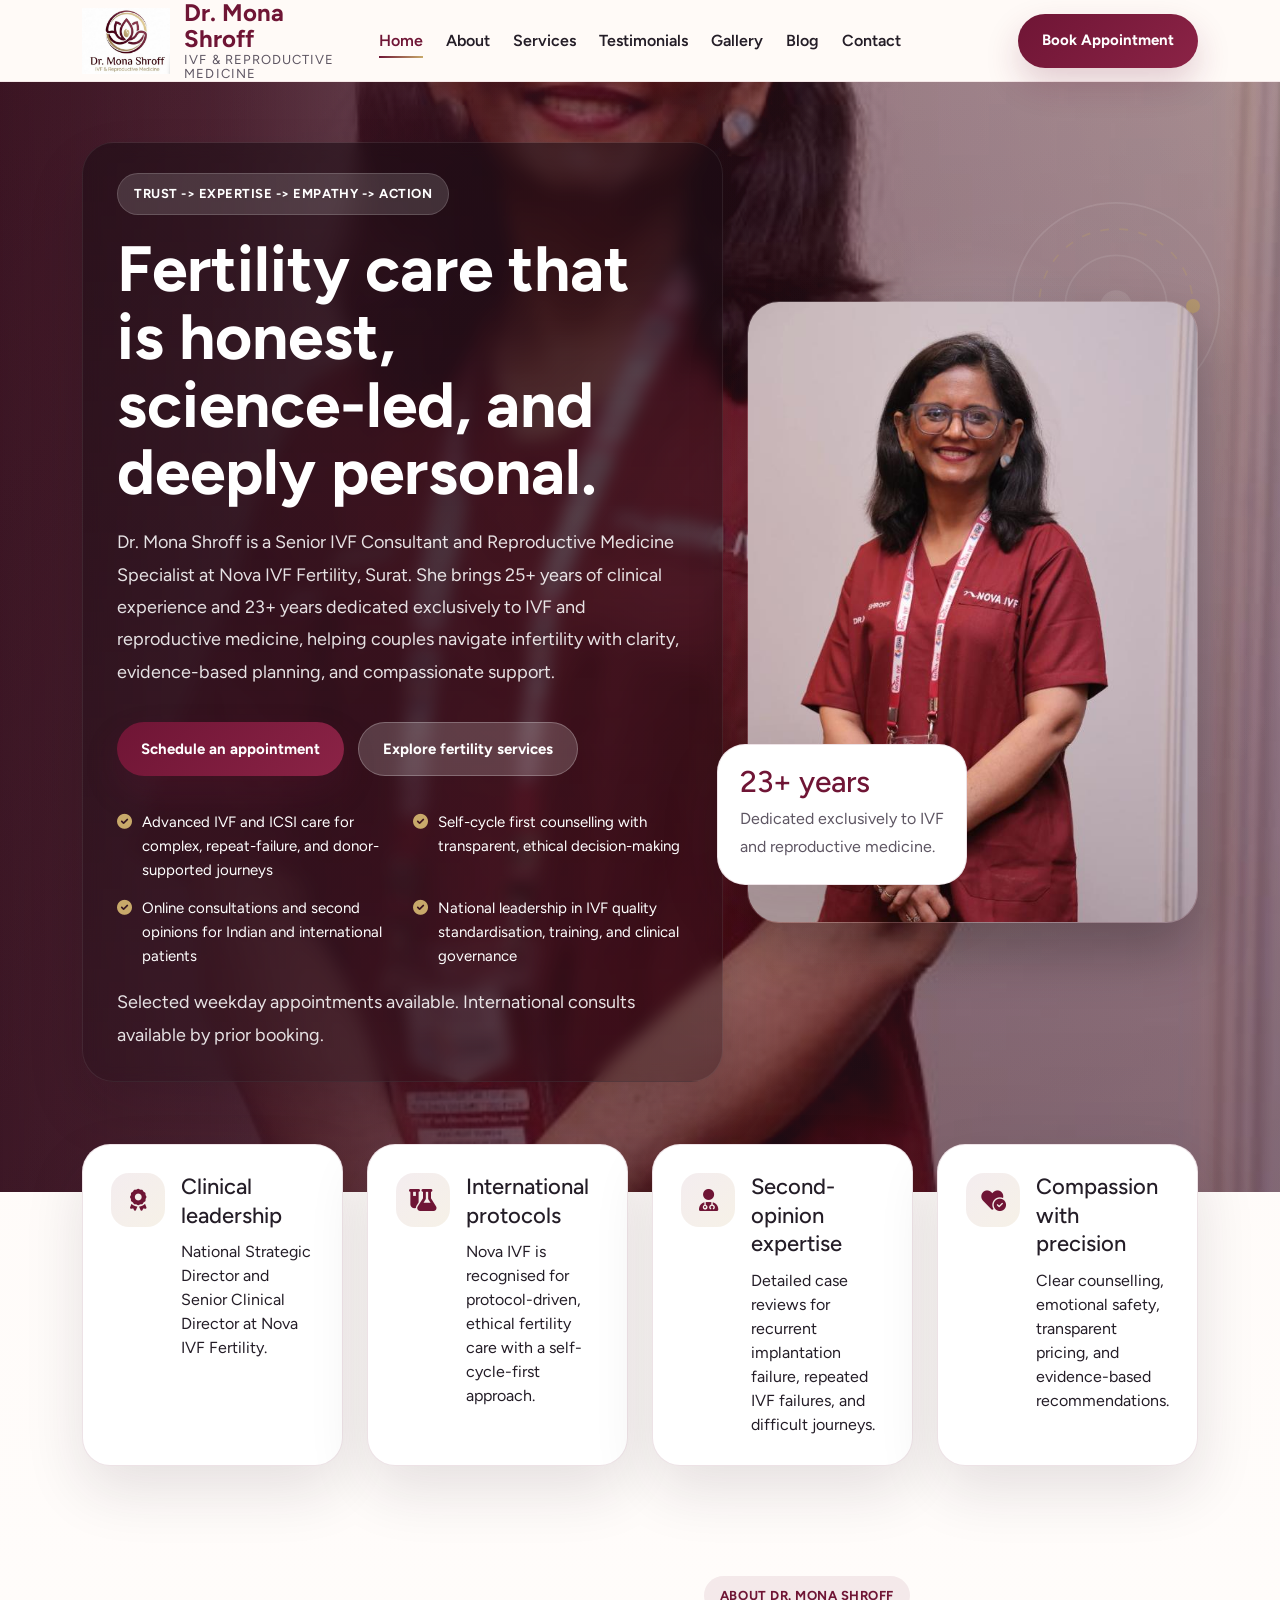
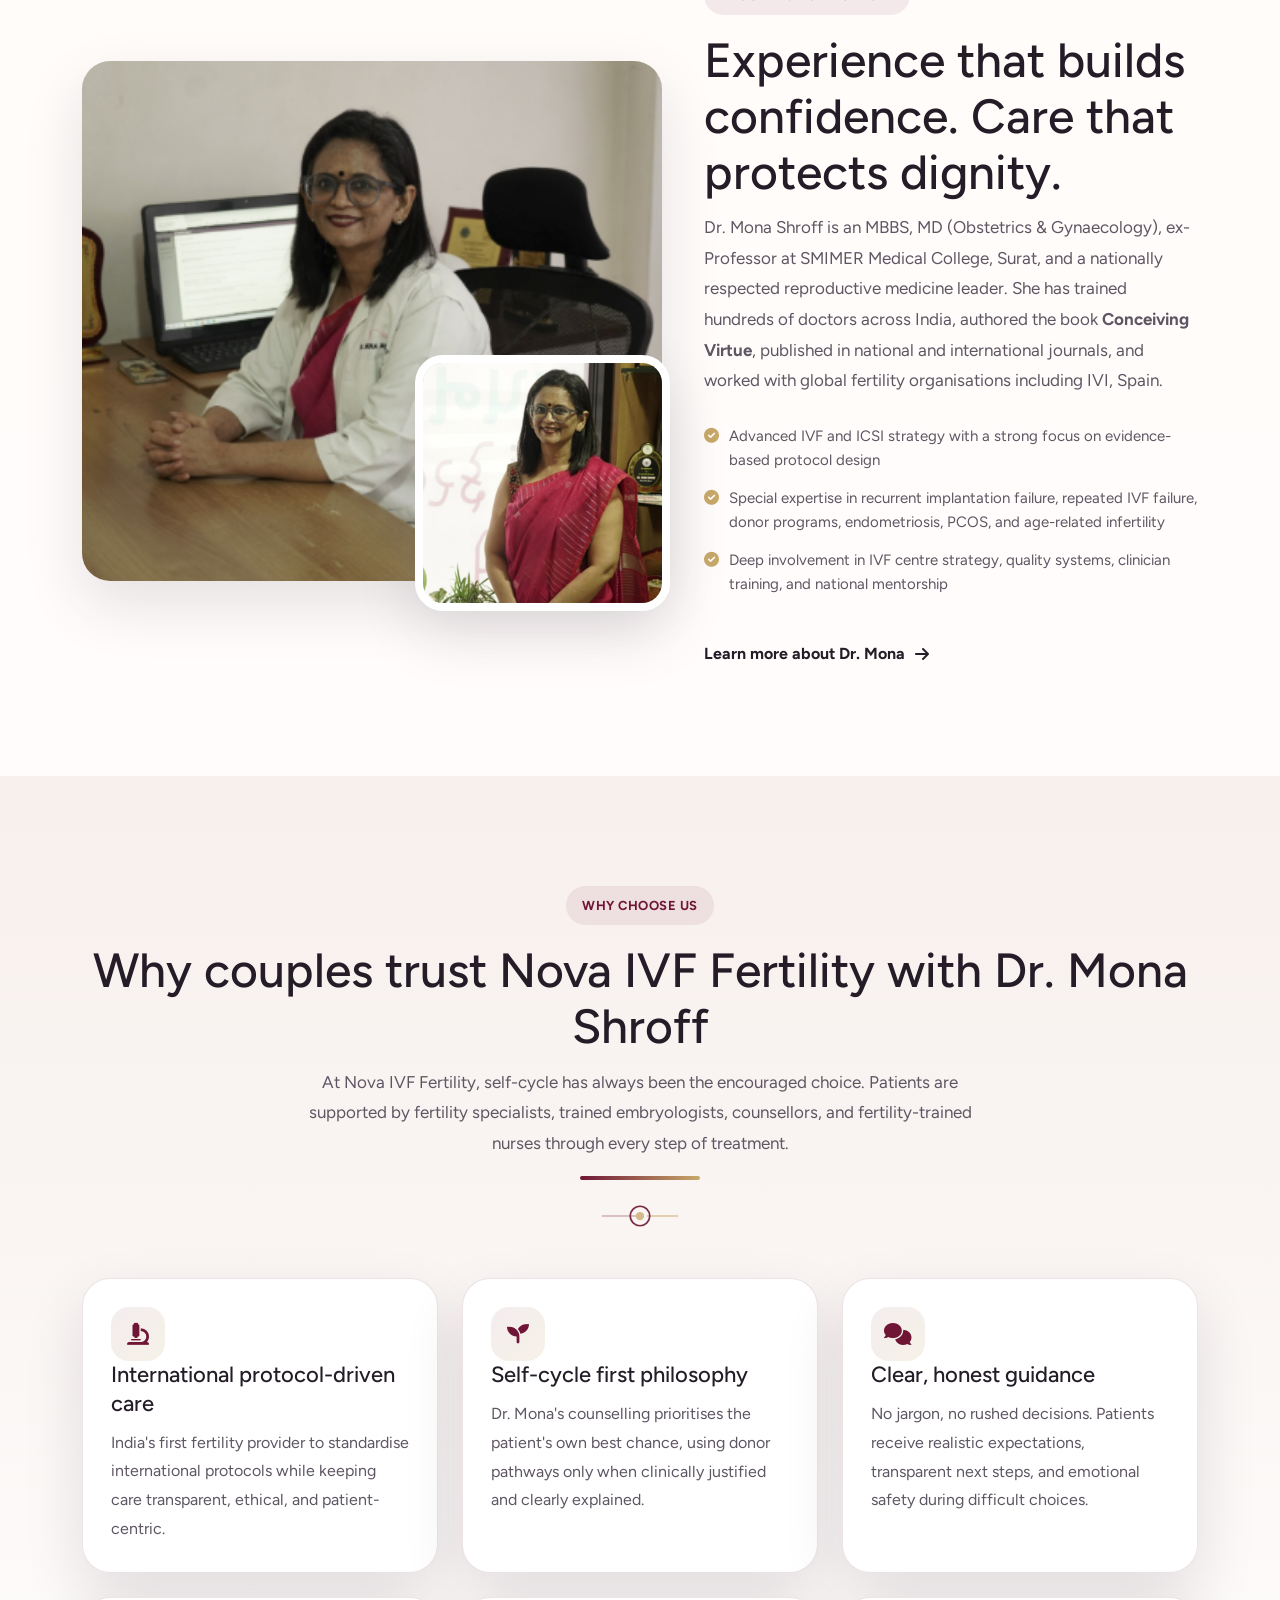
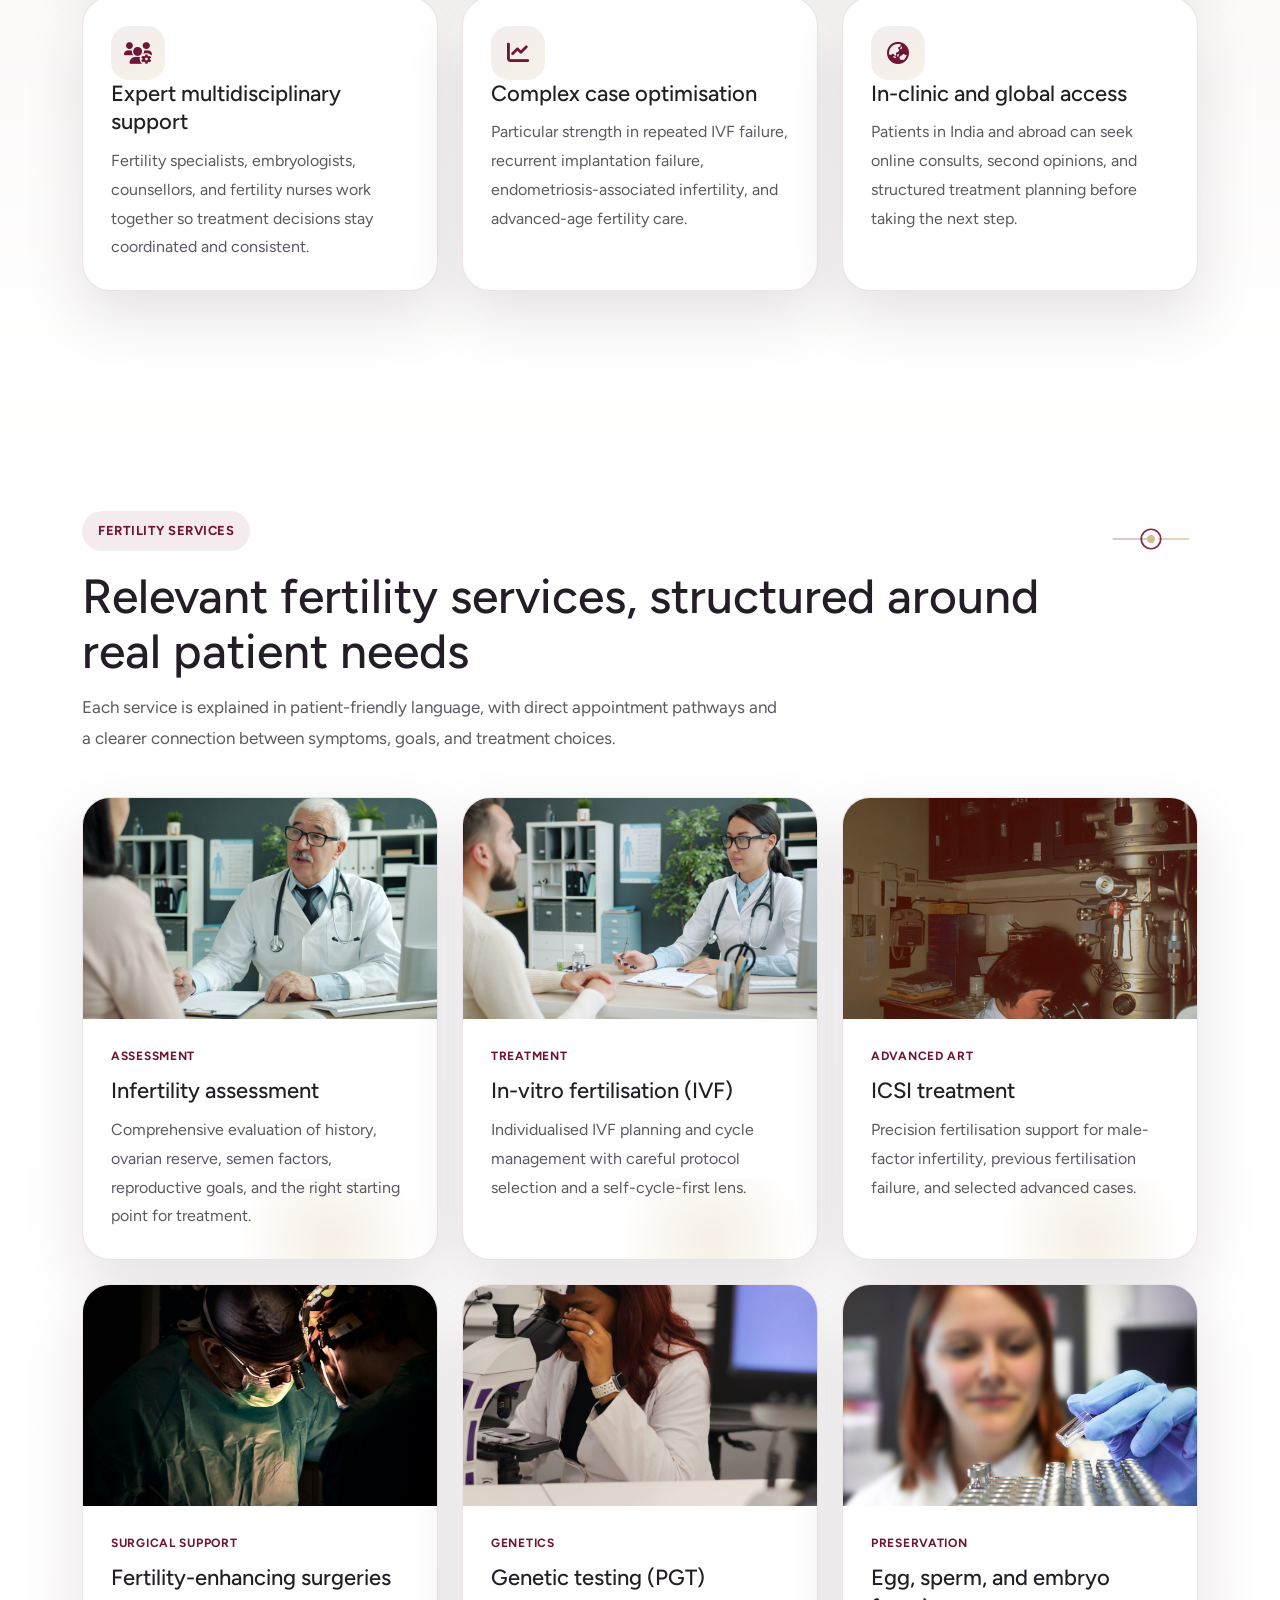
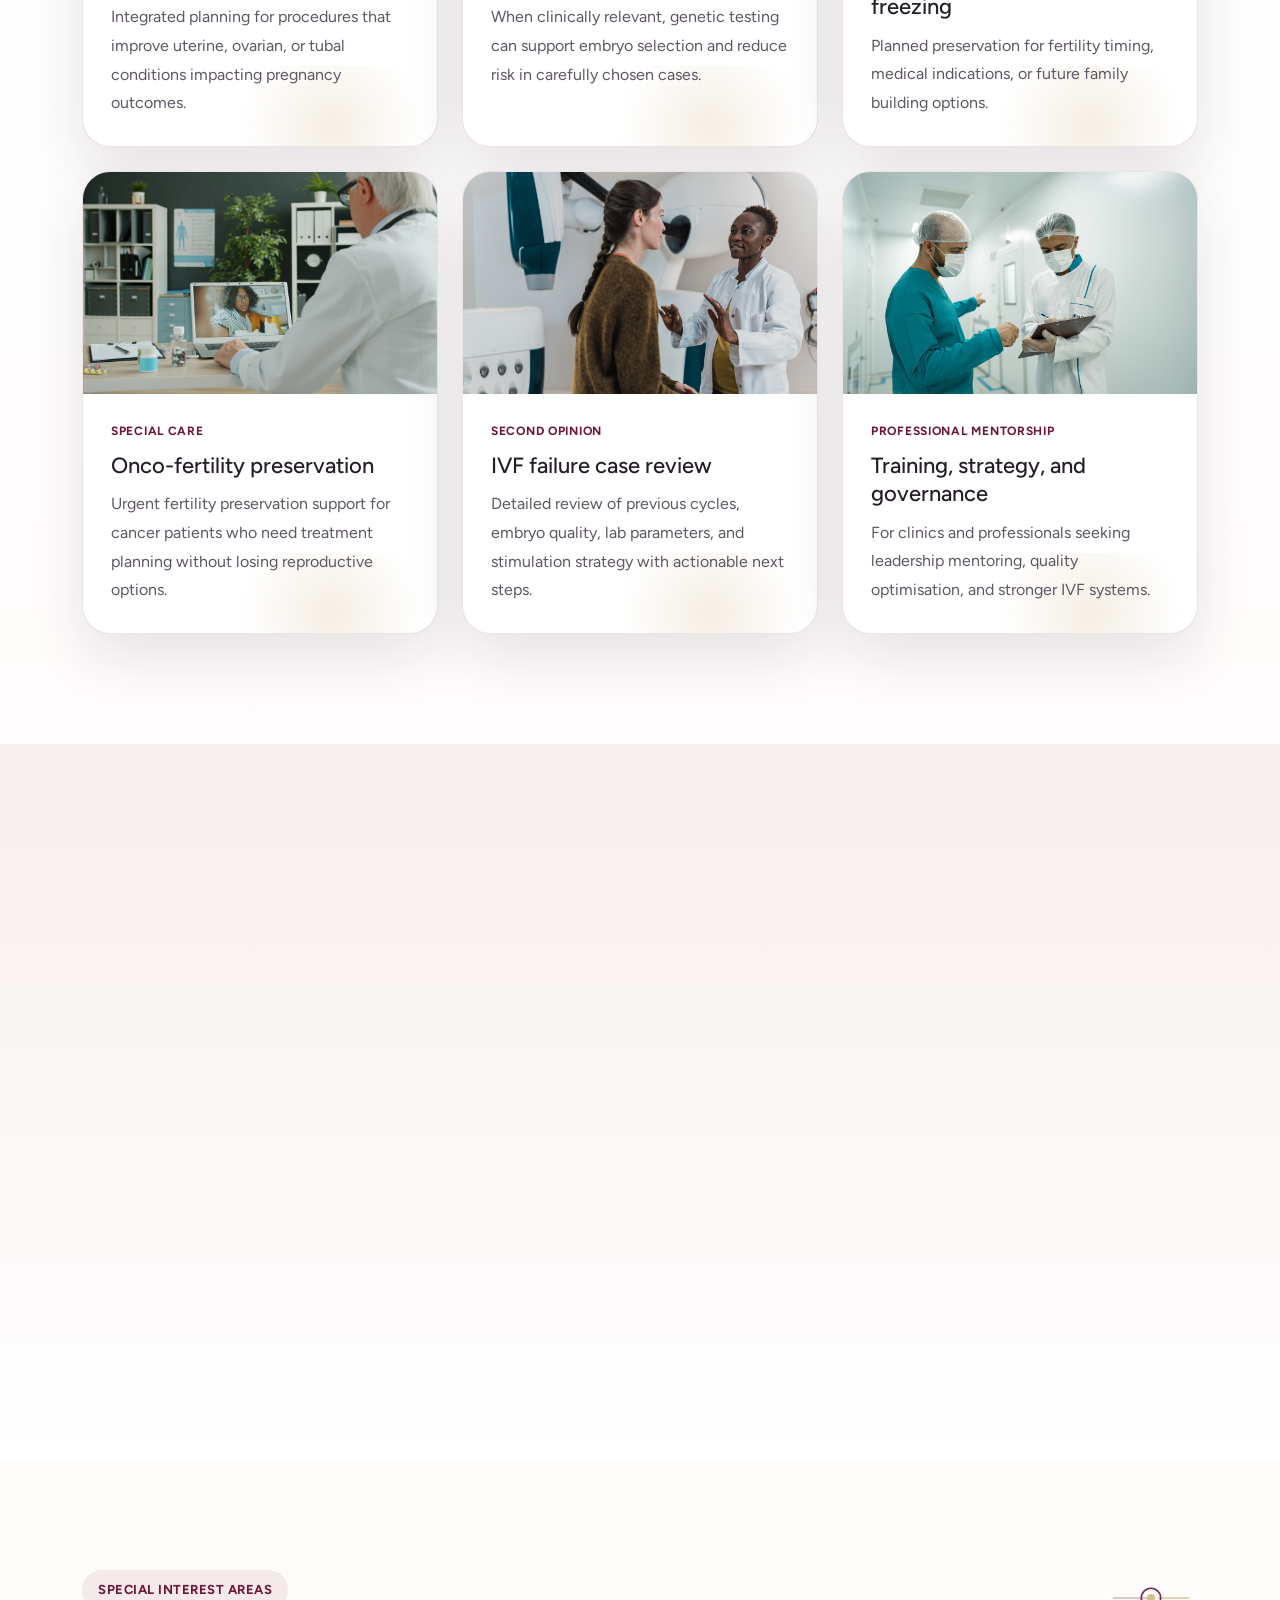
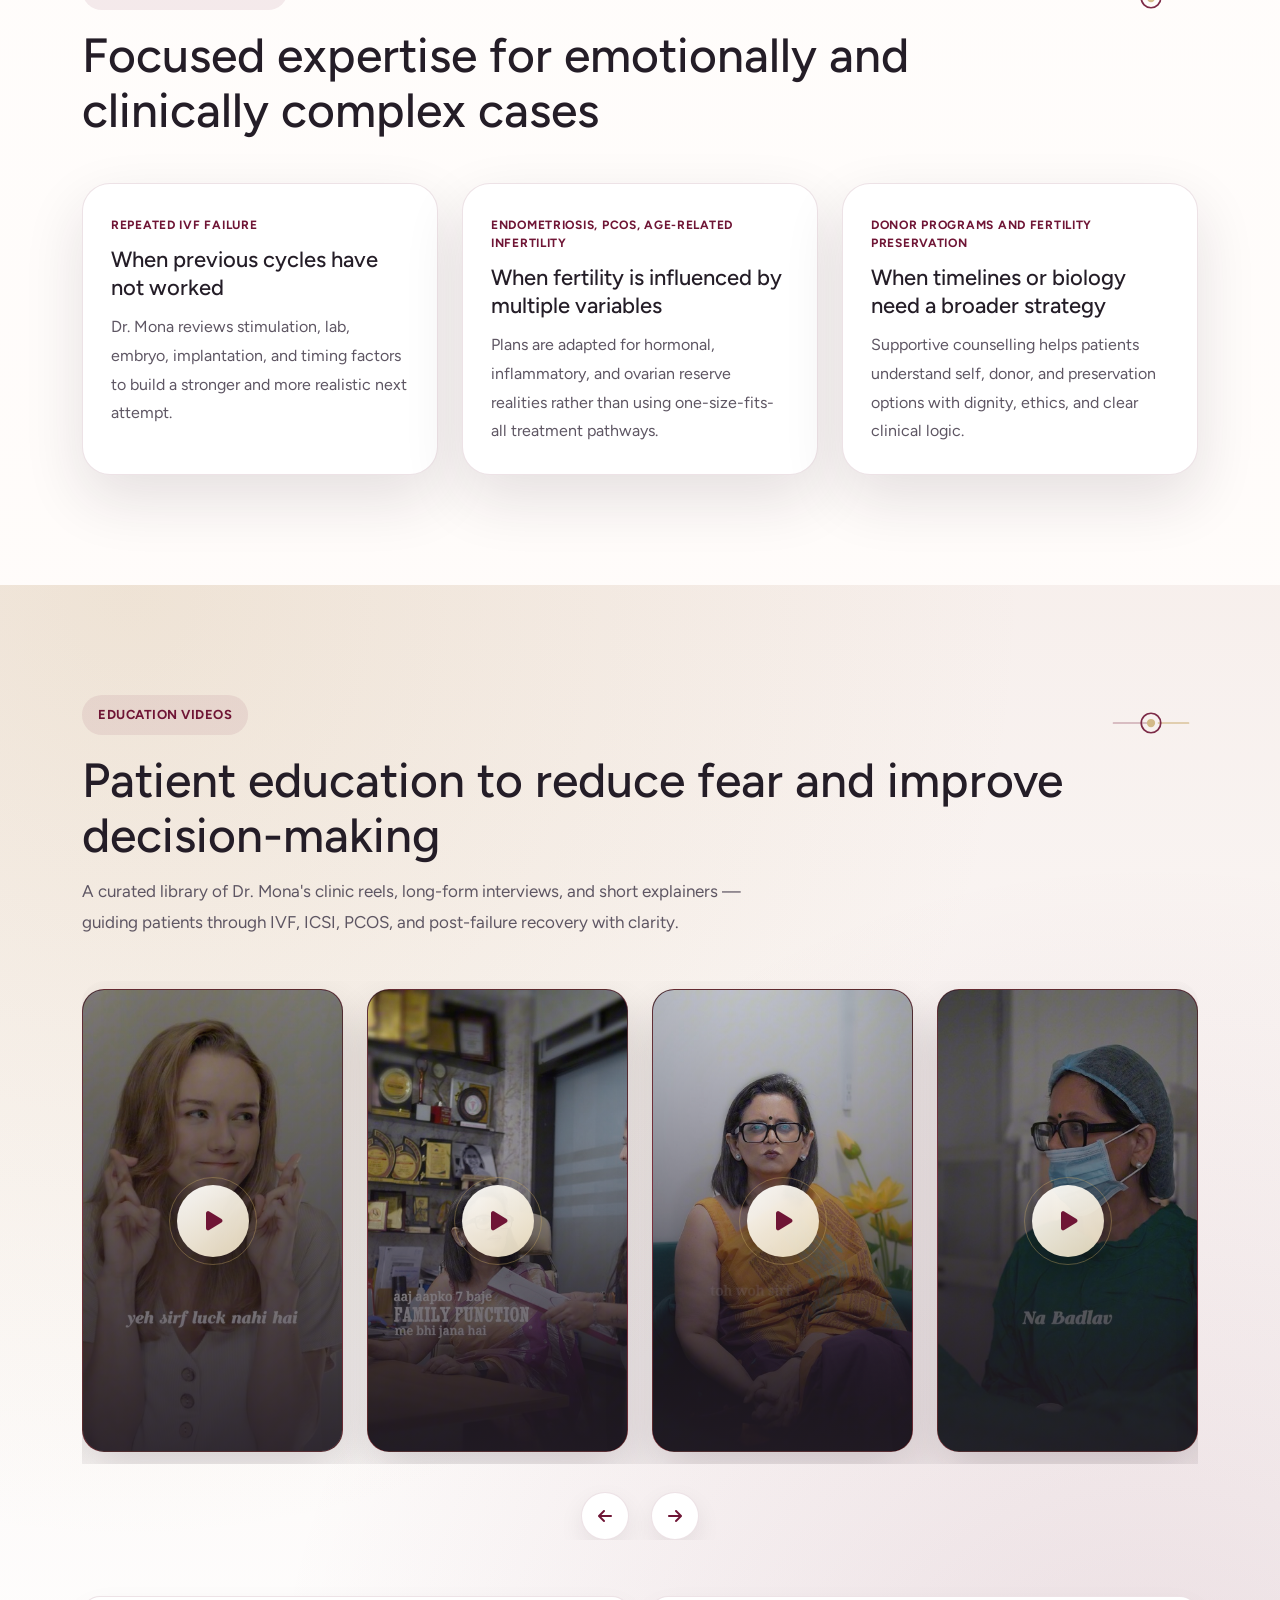
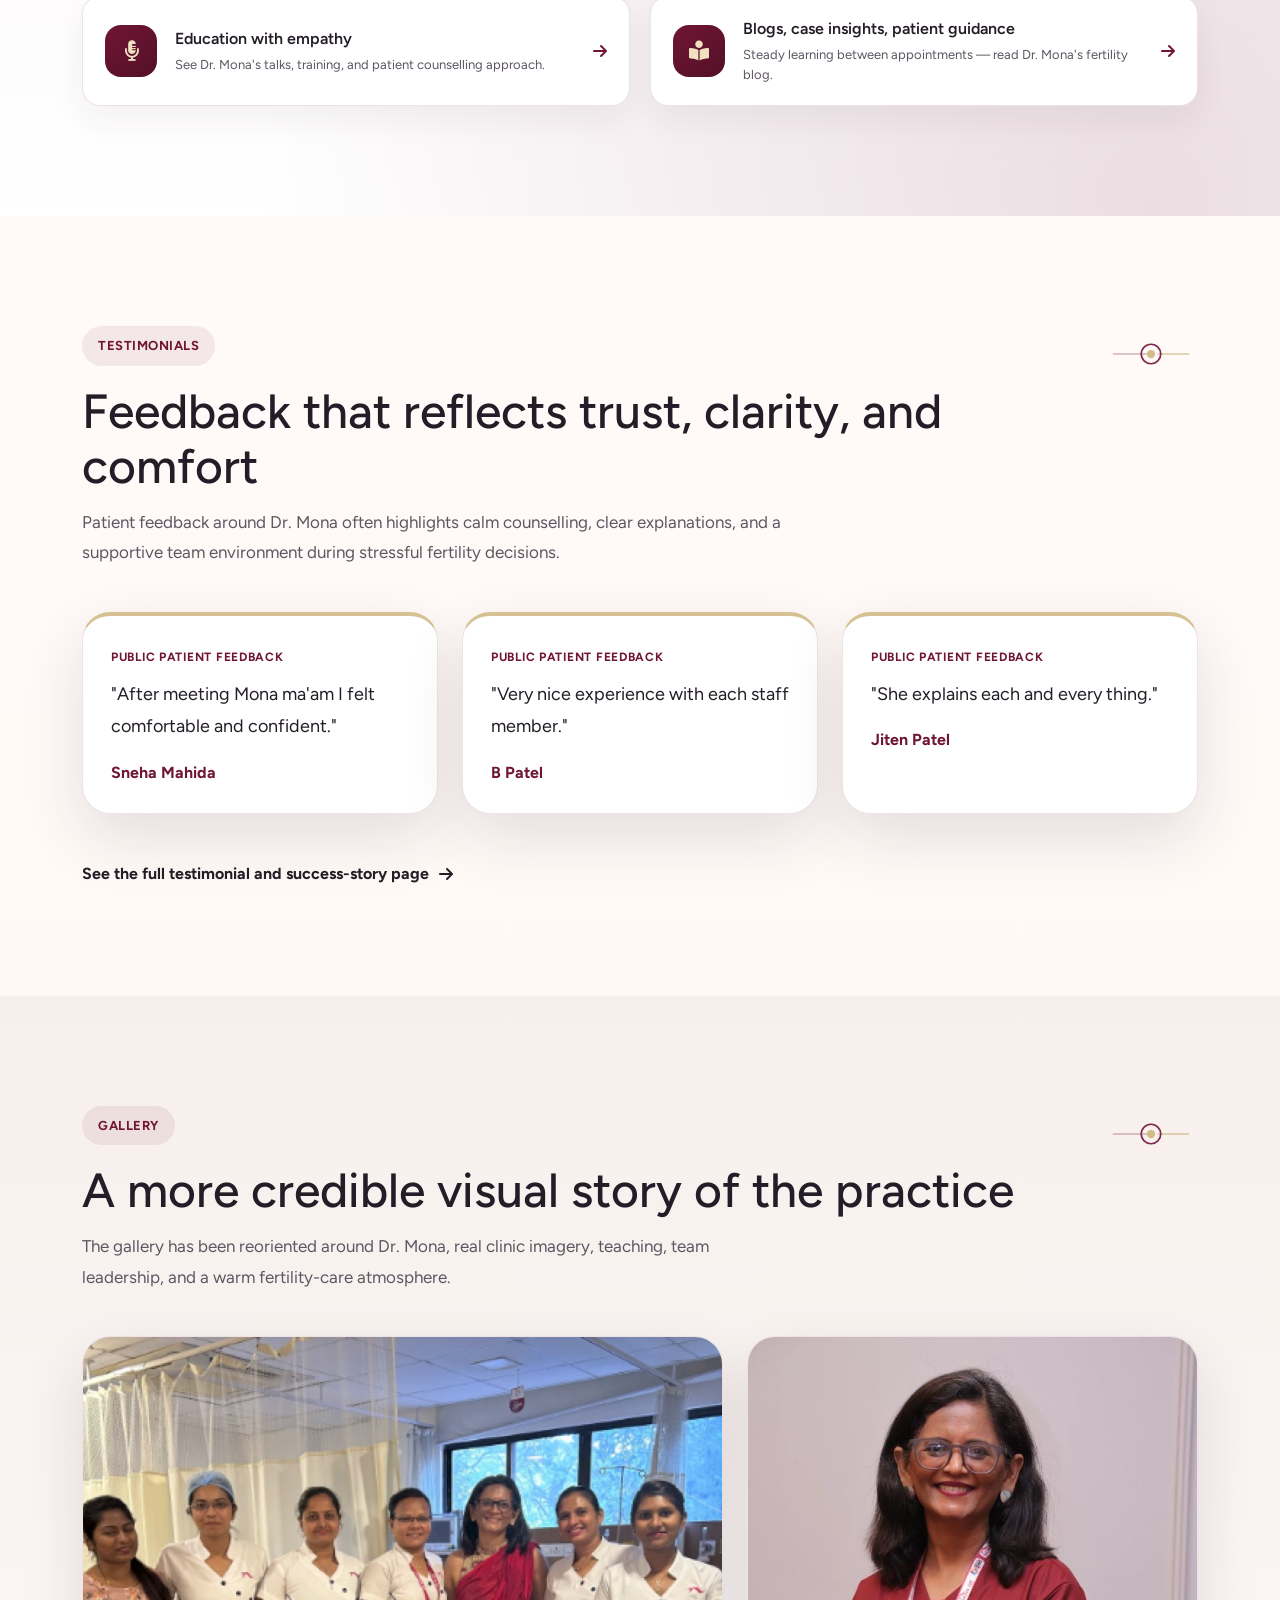
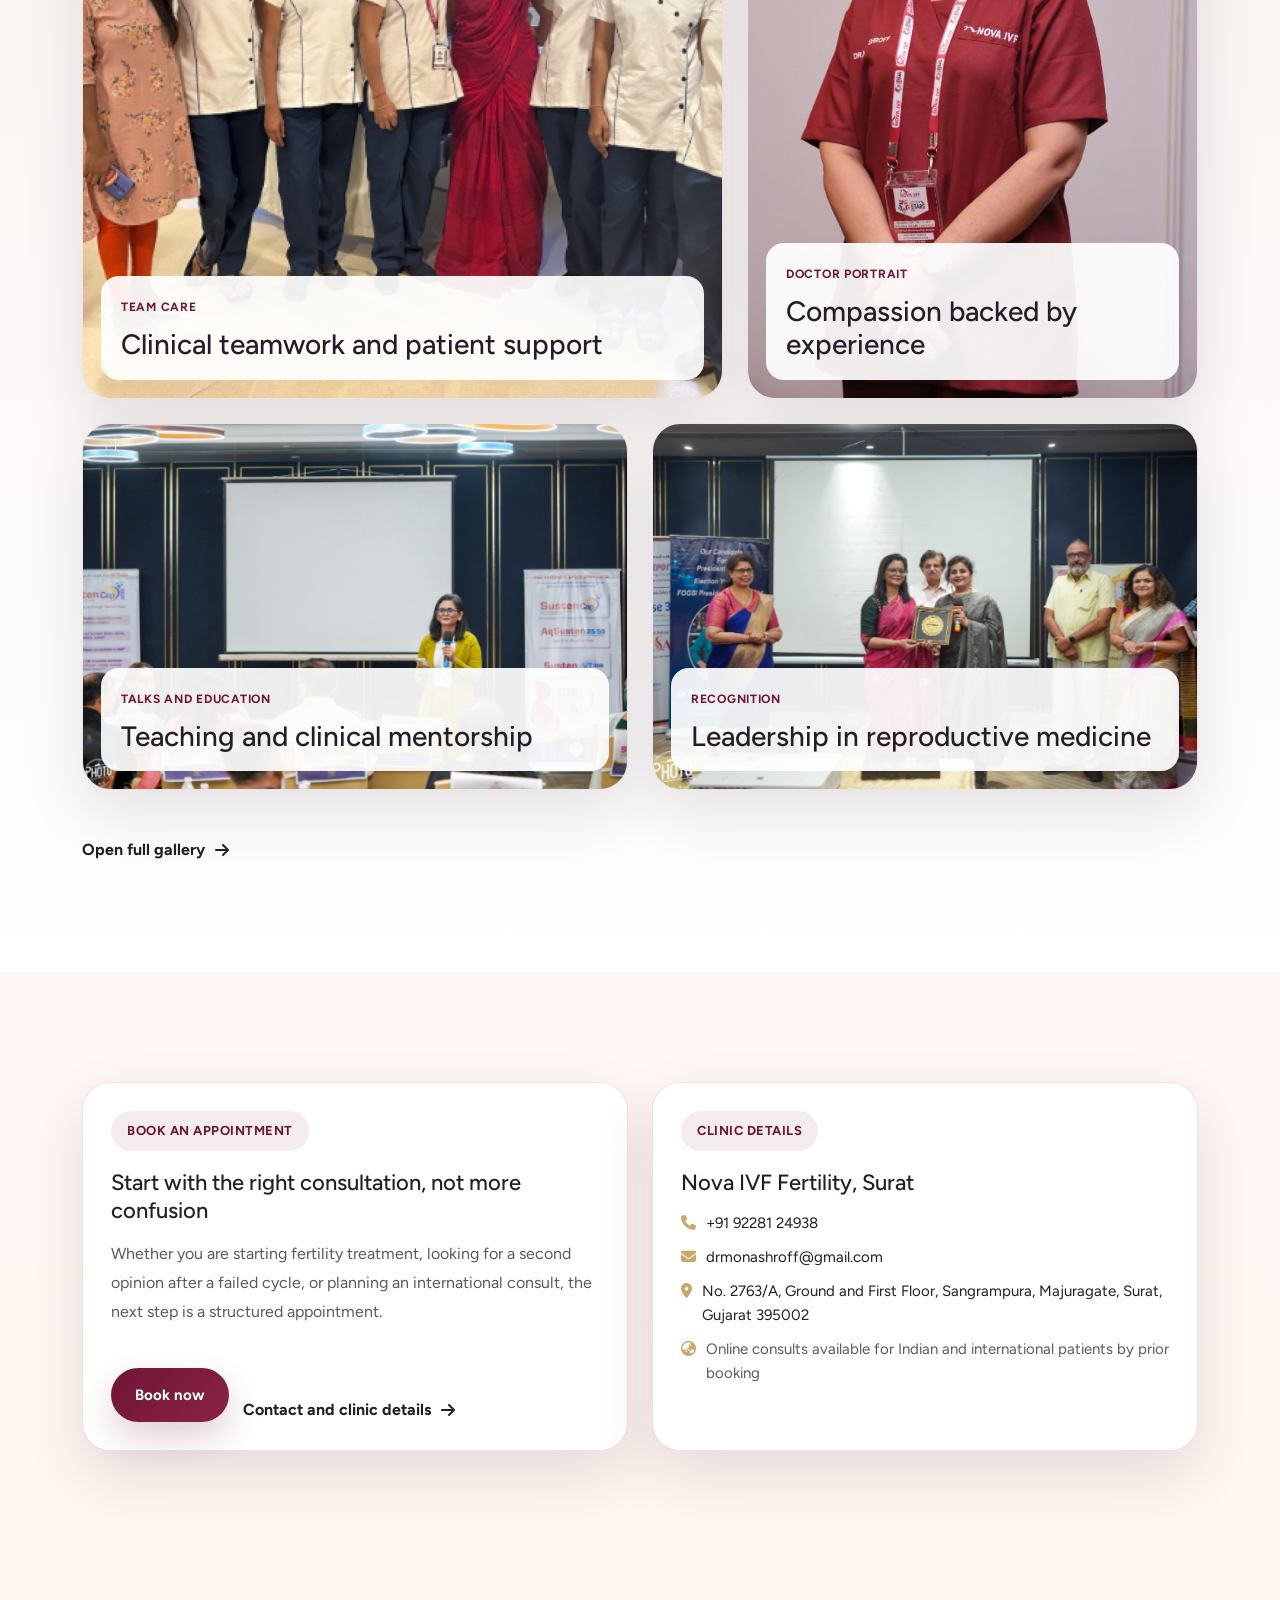
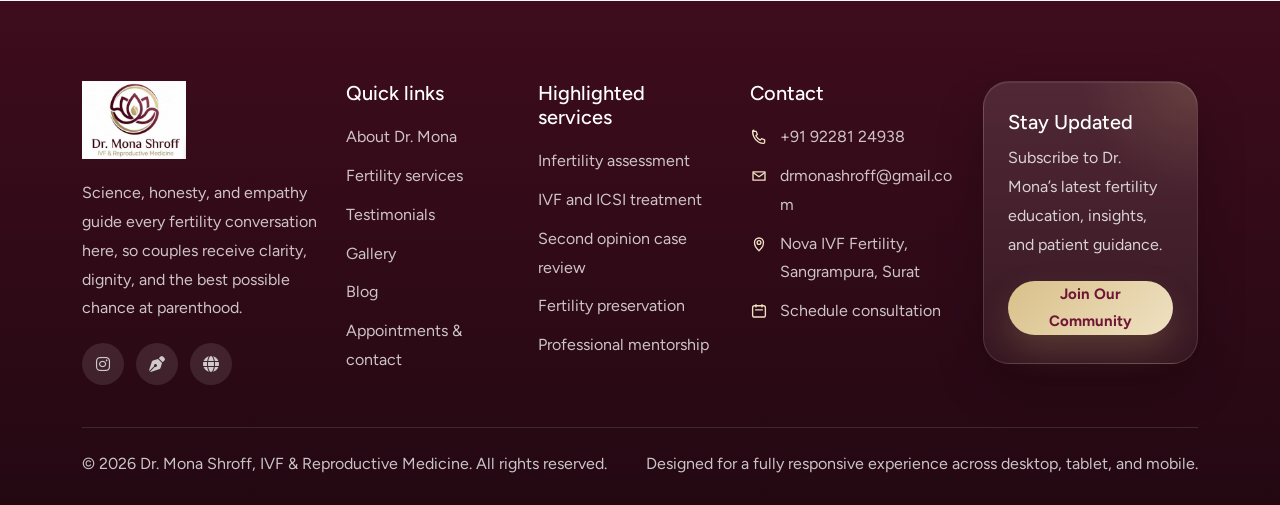
==== index.html @ 5cae3934 "initial commit" ====
<!DOCTYPE html>
<html lang="en">
<head>
  <meta charset="UTF-8">
  <meta name="viewport" content="width=device-width, initial-scale=1.0">
  <title>Dr. Mona Shroff | IVF &amp; Reproductive Medicine | Nova IVF Fertility</title>
  <link rel="shortcut icon" href="assets/mona/LOGO.png" type="image/png">
  <link rel="stylesheet" href="assets/css/plugins/bootstrap.min.css">
  <link rel="stylesheet" href="assets/css/plugins/aos.css">
  <link rel="stylesheet" href="assets/css/plugins/fontawesome.css">
  <link rel="stylesheet" href="assets/css/plugins/magnific-popup.css">
  <link rel="stylesheet" href="assets/css/plugins/owlcarousel.min.css">
  <link rel="stylesheet" href="assets/css/plugins/sidebar.css">
  <link rel="stylesheet" href="assets/css/plugins/slick-slider.css">
  <link rel="stylesheet" href="assets/css/plugins/nice-select.css">
  <link rel="stylesheet" href="assets/css/plugins/swiper-bundle.css">
  <link rel="stylesheet" href="assets/css/main.css">
  <link rel="stylesheet" href="assets/css/mona-custom.css">
  <script src="assets/js/plugins/jquery-3-7-1.min.js"></script>
</head>
<body class="homepage1-body mona-body mona-loading">
  <div class="mona-preloader" aria-hidden="true">
    <div class="mona-preloader-shell">
      <div class="mona-preloader-mark">
        <svg viewBox="0 0 160 160" role="presentation" focusable="false">
          <g class="mona-preloader-orbit">
            <circle class="mona-preloader-ring-soft" cx="80" cy="80" r="60" fill="none" stroke="currentColor" stroke-width="2"></circle>
            <circle class="mona-preloader-ring-strong" cx="80" cy="80" r="42" fill="none" stroke="#c8a96a" stroke-width="2" stroke-dasharray="10 8"></circle>
            <circle class="mona-preloader-ring-soft" cx="80" cy="80" r="24" fill="none" stroke="currentColor" stroke-width="2"></circle>
            <circle cx="140" cy="80" r="6" fill="#c8a96a"></circle>
          </g>
        </svg>
        <div class="mona-preloader-core"><img src="assets/mona/logo.jpeg" alt="Dr. Mona Shroff logo"></div>
      </div>
      <div class="mona-preloader-copy">
        <span>Evidence-Led Fertility Care</span>
        <strong>Dr. Mona Shroff</strong>
        <p>Preparing a calmer, more guided IVF experience.</p>
      </div>
    </div>
  </div>
  <a class="mona-skip" href="#main-content">Skip to content</a>

  <header>
    <div id="vl-header-sticky" class="vl-header-area mona-header">
      <div class="container">
        <div class="row align-items-center">
          <div class="col-lg-3 col-8">
            <a class="mona-brand" href="index.html">
              <img src="assets/mona/LOGO.png" alt="Dr. Mona Shroff logo">
              <span class="mona-brand-copy">
                <strong>Dr. Mona Shroff</strong>
                <span>IVF &amp; Reproductive Medicine</span>
              </span>
            </a>
          </div>
          <div class="col-lg-6 d-none d-lg-block">
            <nav class="mona-main-nav vl-mobile-menu-active">
              <ul>
                <li><a href="index.html" aria-current="page">Home</a></li>
                <li><a href="about.html">About</a></li>
                <li><a href="General-Services.html">Services</a></li>
                <li><a href="testimonial.html">Testimonials</a></li>
                <li><a href="Gallery.html">Gallery</a></li>
                <li><a href="https://drmonashroff.exlyapp.com/blog" target="_blank" rel="noopener">Blog</a></li>
                <li><a href="contact.html">Contact</a></li>
              </ul>
            </nav>
          </div>
          <div class="col-lg-3 col-4">
            <div class="mona-header-actions d-none d-lg-flex">
              <a class="mona-btn" href="https://exly.live/u2E8me" target="_blank" rel="noopener">Book Appointment</a>
            </div>
            <div class="vl-header-action-item d-flex d-lg-none justify-content-end">
              <button type="button" class="vl-offcanvas-toggle" aria-label="Open navigation menu">
                <i class="fa-solid fa-bars-staggered"></i>
              </button>
            </div>
          </div>
        </div>
      </div>
    </div>
  </header>

  <div class="homepage4-body">
    <div class="vl-offcanvas">
      <div class="vl-offcanvas-wrapper">
        <div class="vl-offcanvas-header d-flex justify-content-between align-items-center mb-40">
          <a class="mona-brand" href="index.html">
            <img src="assets/mona/LOGO.png" alt="Dr. Mona Shroff logo">
          </a>
          <div class="vl-offcanvas-close">
            <button class="vl-offcanvas-close-toggle" aria-label="Close navigation menu"><i class="fa-solid fa-xmark"></i></button>
          </div>
        </div>
        <div class="vl-offcanvas-menu d-lg-none mb-40">
          <nav></nav>
        </div>
        <div class="vl-offcanvas-info">
          <h3 class="vl-offcanvas-sm-title">Appointments &amp; Contact</h3>
          <div class="space20"></div>
          <span><a href="mailto:drmonashroff@gmail.com"><i class="fa-regular fa-envelope"></i> drmonashroff@gmail.com</a></span>
          <span><a href="tel:+919228124938"><i class="fa-solid fa-phone"></i> +91 92281 24938</a></span>
          <span><a href="https://maps.google.com/?q=No.+2763%2FA,+Ground+and+First+Floor,+Sangrampura,+Majuragate,+Surat,+Gujarat+395002" target="_blank" rel="noopener"><i class="fa-solid fa-location-dot"></i> Nova IVF Fertility, Sangrampura, Surat</a></span>
          <span><a href="https://exly.live/u2E8me" target="_blank" rel="noopener"><i class="fa-solid fa-calendar-check"></i> Schedule consultation</a></span>
        </div>
        <div class="space20"></div>
        <div class="vl-offcanvas-social">
          <h3 class="vl-offcanvas-sm-title">Follow</h3>
          <div class="space20"></div>
          <a href="https://www.instagram.com/monavashishroff/" target="_blank" rel="noopener"><i class="fab fa-instagram"></i></a>
          <a href="https://drmonashroff.exlyapp.com/blog" target="_blank" rel="noopener"><i class="fa-solid fa-pen-nib"></i></a>
          <a href="https://www.novaivffertility.com/ivf-doctor/dr-mona-shroff" target="_blank" rel="noopener"><i class="fa-solid fa-globe"></i></a>
        </div>
      </div>
    </div>
    <div class="vl-offcanvas-overlay"></div>
  </div>

  <main id="main-content">
    <section class="mona-home-hero">
      <video class="mona-hero-video" autoplay muted loop playsinline preload="auto" poster="assets/mona/profile.jpeg">
        <source src="assets/mona/Untitled design (1).mp4" type="video/mp4">
      </video>
      <div class="mona-hero-overlay"></div>
      <div class="container">
        <div class="row align-items-center">
          <div class="col-lg-7">
            <div class="mona-hero-copy">
              <span class="mona-chip mona-chip-light">Trust -> Expertise -> Empathy -> Action</span>
              <h1 class="mona-hero-title text-anime-style-1">Fertility care that is honest, science-led, and deeply personal.</h1>
              <p>
                Dr. Mona Shroff is a Senior IVF Consultant and Reproductive Medicine Specialist at Nova IVF Fertility, Surat.
                She brings 25+ years of clinical experience and 23+ years dedicated exclusively to IVF and reproductive medicine,
                helping couples navigate infertility with clarity, evidence-based planning, and compassionate support.
              </p>
              <div class="mona-hero-actions">
                <a class="mona-btn" href="https://exly.live/u2E8me" target="_blank" rel="noopener">Schedule an appointment</a>
                <a class="mona-ghost-btn" href="General-Services.html">Explore fertility services</a>
              </div>
              <div class="mona-hero-points">
                <span><i class="fa-solid fa-circle-check"></i> Advanced IVF and ICSI care for complex, repeat-failure, and donor-supported journeys</span>
                <span><i class="fa-solid fa-circle-check"></i> Self-cycle first counselling with transparent, ethical decision-making</span>
                <span><i class="fa-solid fa-circle-check"></i> Online consultations and second opinions for Indian and international patients</span>
                <span><i class="fa-solid fa-circle-check"></i> National leadership in IVF quality standardisation, training, and clinical governance</span>
              </div>
              <p class="mona-hero-note">Selected weekday appointments available. International consults available by prior booking.</p>
            </div>
          </div>
          <div class="col-lg-5">
            <div class="mona-hero-visual">
              <div class="mona-hero-figure">
                <div class="mona-hero-figure-main">
                  <img src="assets/mona/profile.jpeg" alt="Dr. Mona Shroff standing in Nova IVF attire">
                </div>
                <div class="mona-floating-card mona-floating-card-primary">
                  <h3>23+ years</h3>
                  <p>Dedicated exclusively to IVF and reproductive medicine.</p>
                </div>
              </div>
            </div>
          </div>
        </div>
      </div>
    </section>

    <section class="mona-trust-strip">
      <div class="container">
        <div class="mona-trust-grid">
          <article class="mona-trust-card">
            <span class="mona-icon"><i class="fa-solid fa-award"></i></span>
            <div>
              <h3>Clinical leadership</h3>
              <p>National Strategic Director and Senior Clinical Director at Nova IVF Fertility.</p>
            </div>
          </article>
          <article class="mona-trust-card">
            <span class="mona-icon"><i class="fa-solid fa-flask-vial"></i></span>
            <div>
              <h3>International protocols</h3>
              <p>Nova IVF is recognised for protocol-driven, ethical fertility care with a self-cycle-first approach.</p>
            </div>
          </article>
          <article class="mona-trust-card">
            <span class="mona-icon"><i class="fa-solid fa-user-doctor"></i></span>
            <div>
              <h3>Second-opinion expertise</h3>
              <p>Detailed case reviews for recurrent implantation failure, repeated IVF failures, and difficult journeys.</p>
            </div>
          </article>
          <article class="mona-trust-card">
            <span class="mona-icon"><i class="fa-solid fa-heart-circle-check"></i></span>
            <div>
              <h3>Compassion with precision</h3>
              <p>Clear counselling, emotional safety, transparent pricing, and evidence-based recommendations.</p>
            </div>
          </article>
        </div>
      </div>
    </section>

    <section class="mona-section">
      <div class="container">
        <div class="mona-dual-layout">
          <div class="mona-photo-stack">
            <div class="mona-photo-main">
              <img src="assets/img/all-images/team/Dr_Mona_in_office.png" alt="Dr. Mona Shroff seated in her consultation office">
            </div>
            <div class="mona-photo-side">
              <img src="assets/mona/Screenshot 2026-01-16 at 1.08.04 PM.jpg" alt="Dr. Mona Shroff in a formal portrait with awards in the background">
            </div>
          </div>
          <div>
            <span class="mona-chip mona-chip-dark">About Dr. Mona Shroff</span>
            <h2 class="mona-section-title text-anime-style-3">Experience that builds confidence. Care that protects dignity.</h2>
            <p class="mona-section-copy">
              Dr. Mona Shroff is an MBBS, MD (Obstetrics &amp; Gynaecology), ex-Professor at SMIMER Medical College, Surat,
              and a nationally respected reproductive medicine leader. She has trained hundreds of doctors across India,
              authored the book <strong>Conceiving Virtue</strong>, published in national and international journals, and
              worked with global fertility organisations including IVI, Spain.
            </p>
            <ul class="mona-list">
              <li><i class="fa-solid fa-circle-check"></i> Advanced IVF and ICSI strategy with a strong focus on evidence-based protocol design</li>
              <li><i class="fa-solid fa-circle-check"></i> Special expertise in recurrent implantation failure, repeated IVF failure, donor programs, endometriosis, PCOS, and age-related infertility</li>
              <li><i class="fa-solid fa-circle-check"></i> Deep involvement in IVF centre strategy, quality systems, clinician training, and national mentorship</li>
            </ul>
            <a class="mona-card-link" href="about.html">Learn more about Dr. Mona <i class="fa-solid fa-arrow-right"></i></a>
          </div>
        </div>
      </div>
    </section>

    <section class="mona-section mona-section-alt">
      <div class="container">
        <div class="mona-section-header mona-align-center">
          <span class="mona-chip mona-chip-dark">Why Choose Us</span>
          <h2 class="mona-section-title">Why couples trust Nova IVF Fertility with Dr. Mona Shroff</h2>
          <p class="mona-section-copy">
            At Nova IVF Fertility, self-cycle has always been the encouraged choice. Patients are supported by fertility specialists,
            trained embryologists, counsellors, and fertility-trained nurses through every step of treatment.
          </p>
          <div class="mona-divider"></div>
        </div>
        <div class="mona-card-grid">
          <article class="mona-card">
            <span class="mona-card-icon"><i class="fa-solid fa-microscope"></i></span>
            <h3>International protocol-driven care</h3>
            <p>India's first fertility provider to standardise international protocols while keeping care transparent, ethical, and patient-centric.</p>
          </article>
          <article class="mona-card">
            <span class="mona-card-icon"><i class="fa-solid fa-seedling"></i></span>
            <h3>Self-cycle first philosophy</h3>
            <p>Dr. Mona's counselling prioritises the patient's own best chance, using donor pathways only when clinically justified and clearly explained.</p>
          </article>
          <article class="mona-card">
            <span class="mona-card-icon"><i class="fa-solid fa-comments"></i></span>
            <h3>Clear, honest guidance</h3>
            <p>No jargon, no rushed decisions. Patients receive realistic expectations, transparent next steps, and emotional safety during difficult choices.</p>
          </article>
          <article class="mona-card">
            <span class="mona-card-icon"><i class="fa-solid fa-users-gear"></i></span>
            <h3>Expert multidisciplinary support</h3>
            <p>Fertility specialists, embryologists, counsellors, and fertility nurses work together so treatment decisions stay coordinated and consistent.</p>
          </article>
          <article class="mona-card">
            <span class="mona-card-icon"><i class="fa-solid fa-chart-line"></i></span>
            <h3>Complex case optimisation</h3>
            <p>Particular strength in repeated IVF failure, recurrent implantation failure, endometriosis-associated infertility, and advanced-age fertility care.</p>
          </article>
          <article class="mona-card">
            <span class="mona-card-icon"><i class="fa-solid fa-earth-asia"></i></span>
            <h3>In-clinic and global access</h3>
            <p>Patients in India and abroad can seek online consults, second opinions, and structured treatment planning before taking the next step.</p>
          </article>
        </div>
      </div>
    </section>

    <section class="mona-section">
      <div class="container">
        <div class="mona-section-header">
          <span class="mona-chip mona-chip-dark">Fertility Services</span>
          <h2 class="mona-section-title">Relevant fertility services, structured around real patient needs</h2>
          <p class="mona-section-copy">
            Each service is explained in patient-friendly language, with direct appointment pathways and a clearer connection between symptoms, goals, and treatment choices.
          </p>
        </div>
        <div class="mona-service-grid">
          <article class="mona-service-card">
            <div class="mona-service-media">
              <img src="assets/img/services-web/infertility-assessment.jpg" alt="Doctor reviewing fertility assessment details with a patient" loading="lazy">
            </div>
            <div class="mona-service-content">
              <span class="mona-service-tag">Assessment</span>
              <h3>Infertility assessment</h3>
              <p>Comprehensive evaluation of history, ovarian reserve, semen factors, reproductive goals, and the right starting point for treatment.</p>
            </div>
          </article>
          <article class="mona-service-card">
            <div class="mona-service-media">
              <img src="assets/img/services-web/ivf-treatment.jpg" alt="Fertility specialist discussing IVF treatment planning" loading="lazy">
            </div>
            <div class="mona-service-content">
              <span class="mona-service-tag">Treatment</span>
              <h3>In-vitro fertilisation (IVF)</h3>
              <p>Individualised IVF planning and cycle management with careful protocol selection and a self-cycle-first lens.</p>
            </div>
          </article>
          <article class="mona-service-card">
            <div class="mona-service-media">
              <img src="assets/img/services-web/icsi-treatment.jpg" alt="Laboratory microscope setup representing ICSI treatment" loading="lazy">
            </div>
            <div class="mona-service-content">
              <span class="mona-service-tag">Advanced ART</span>
              <h3>ICSI treatment</h3>
              <p>Precision fertilisation support for male-factor infertility, previous fertilisation failure, and selected advanced cases.</p>
            </div>
          </article>
          <article class="mona-service-card">
            <div class="mona-service-media">
              <img src="assets/img/services-web/fertility-surgery.jpg" alt="Surgical team performing a procedure in an operating room" loading="lazy">
            </div>
            <div class="mona-service-content">
              <span class="mona-service-tag">Surgical support</span>
              <h3>Fertility-enhancing surgeries</h3>
              <p>Integrated planning for procedures that improve uterine, ovarian, or tubal conditions impacting pregnancy outcomes.</p>
            </div>
          </article>
          <article class="mona-service-card">
            <div class="mona-service-media">
              <img src="assets/img/services-web/genetic-testing.jpg" alt="Lab scientist working with samples for genetic testing" loading="lazy">
            </div>
            <div class="mona-service-content">
              <span class="mona-service-tag">Genetics</span>
              <h3>Genetic testing (PGT)</h3>
              <p>When clinically relevant, genetic testing can support embryo selection and reduce risk in carefully chosen cases.</p>
            </div>
          </article>
          <article class="mona-service-card">
            <div class="mona-service-media">
              <img src="assets/img/services-web/fertility-freezing.jpg" alt="Clinical laboratory environment representing fertility preservation and freezing" loading="lazy">
            </div>
            <div class="mona-service-content">
              <span class="mona-service-tag">Preservation</span>
              <h3>Egg, sperm, and embryo freezing</h3>
              <p>Planned preservation for fertility timing, medical indications, or future family building options.</p>
            </div>
          </article>
          <article class="mona-service-card">
            <div class="mona-service-media">
              <img src="assets/img/services-web/onco-fertility.jpg" alt="Doctor consulting a patient about time-sensitive fertility preservation" loading="lazy">
            </div>
            <div class="mona-service-content">
              <span class="mona-service-tag">Special care</span>
              <h3>Onco-fertility preservation</h3>
              <p>Urgent fertility preservation support for cancer patients who need treatment planning without losing reproductive options.</p>
            </div>
          </article>
          <article class="mona-service-card">
            <div class="mona-service-media">
              <img src="assets/img/services-web/ivf-case-review.jpg" alt="Doctor reviewing IVF records and case notes with a patient" loading="lazy">
            </div>
            <div class="mona-service-content">
              <span class="mona-service-tag">Second opinion</span>
              <h3>IVF failure case review</h3>
              <p>Detailed review of previous cycles, embryo quality, lab parameters, and stimulation strategy with actionable next steps.</p>
            </div>
          </article>
          <article class="mona-service-card">
            <div class="mona-service-media">
              <img src="assets/img/services-web/professional-mentorship.jpg" alt="Medical professionals in discussion during mentorship and training" loading="lazy">
            </div>
            <div class="mona-service-content">
              <span class="mona-service-tag">Professional mentorship</span>
              <h3>Training, strategy, and governance</h3>
              <p>For clinics and professionals seeking leadership mentoring, quality optimisation, and stronger IVF systems.</p>
            </div>
          </article>
        </div>
      </div>
    </section>

    <section class="mona-section mona-section-alt">
      <div class="container">
        <div class="mona-section-header">
          <span class="mona-chip mona-chip-dark">Consultation Pathways</span>
          <h2 class="mona-section-title">Three clear ways to work with Dr. Mona</h2>
        </div>
        <div class="mona-card-grid mona-process">
          <article class="mona-card">
            <h3>In-clinic IVF and fertility consultation</h3>
            <p>Comprehensive fertility evaluation, treatment planning, and IVF or ICSI cycle management for couples at every stage of their journey.</p>
            <div class="mona-service-meta">
              <span class="mona-pill">Personalised plan</span>
              <span class="mona-pill">Self vs donor counselling</span>
            </div>
          </article>
          <article class="mona-card">
            <h3>Online fertility consultation</h3>
            <p>20 to 30 minute audio or video consultation, excluding history-taking and registration time, for Indian and international patients needing guidance or review.</p>
            <div class="mona-service-meta">
              <span class="mona-pill">Audio / video</span>
              <span class="mona-pill">Selected weekdays</span>
            </div>
          </article>
          <article class="mona-card">
            <h3>Second opinion and case review</h3>
            <p>45 to 60 minute deeper review of previous IVF files, embryo quality, protocols, and lab factors, followed by a written recommendation summary.</p>
            <div class="mona-service-meta">
              <span class="mona-pill">Detailed file review</span>
              <span class="mona-pill">Written summary</span>
            </div>
          </article>
        </div>
      </div>
    </section>

    <section class="mona-section">
      <div class="container">
        <div class="mona-section-header">
          <span class="mona-chip mona-chip-dark">Special Interest Areas</span>
          <h2 class="mona-section-title">Focused expertise for emotionally and clinically complex cases</h2>
        </div>
        <div class="mona-card-grid">
          <article class="mona-card">
            <span class="mona-card-eyebrow">Repeated IVF failure</span>
            <h3>When previous cycles have not worked</h3>
            <p>Dr. Mona reviews stimulation, lab, embryo, implantation, and timing factors to build a stronger and more realistic next attempt.</p>
          </article>
          <article class="mona-card">
            <span class="mona-card-eyebrow">Endometriosis, PCOS, age-related infertility</span>
            <h3>When fertility is influenced by multiple variables</h3>
            <p>Plans are adapted for hormonal, inflammatory, and ovarian reserve realities rather than using one-size-fits-all treatment pathways.</p>
          </article>
          <article class="mona-card">
            <span class="mona-card-eyebrow">Donor programs and fertility preservation</span>
            <h3>When timelines or biology need a broader strategy</h3>
            <p>Supportive counselling helps patients understand self, donor, and preservation options with dignity, ethics, and clear clinical logic.</p>
          </article>
        </div>
      </div>
    </section>

    <section class="mona-section mona-section-alt mona-reels-section" id="education-videos">
      <div class="container">
        <div class="mona-section-header">
          <span class="mona-chip mona-chip-dark">Education Videos</span>
          <h2 class="mona-section-title">Patient education to reduce fear and improve decision-making</h2>
          <p class="mona-section-copy">
            A curated library of Dr.&nbsp;Mona's clinic reels, long-form interviews, and short explainers &mdash; guiding patients through IVF, ICSI, PCOS, and post-failure recovery with clarity.
          </p>
        </div>

        <div class="mona-reels-carousel" data-mona-reels>
          <div class="swiper mona-reels-swiper">
            <div class="swiper-wrapper" data-mona-reels-track></div>
          </div>

          <div class="mona-reels-controls">
            <button type="button" class="mona-reels-btn mona-reels-prev" aria-label="Previous video">
              <i class="fa-solid fa-arrow-left"></i>
            </button>
            <button type="button" class="mona-reels-btn mona-reels-next" aria-label="Next video">
              <i class="fa-solid fa-arrow-right"></i>
            </button>
          </div>
        </div>

        <div class="mona-reels-followups">
          <a class="mona-reels-followup" href="about.html">
            <span class="mona-reels-followup-icon"><i class="fa-solid fa-microphone-lines"></i></span>
            <span class="mona-reels-followup-copy">
              <strong>Education with empathy</strong>
              <small>See Dr. Mona's talks, training, and patient counselling approach.</small>
            </span>
            <i class="fa-solid fa-arrow-right mona-reels-followup-arrow"></i>
          </a>
          <a class="mona-reels-followup" href="https://drmonashroff.exlyapp.com/blog" target="_blank" rel="noopener">
            <span class="mona-reels-followup-icon"><i class="fa-solid fa-book-open-reader"></i></span>
            <span class="mona-reels-followup-copy">
              <strong>Blogs, case insights, patient guidance</strong>
              <small>Steady learning between appointments &mdash; read Dr. Mona's fertility blog.</small>
            </span>
            <i class="fa-solid fa-arrow-right mona-reels-followup-arrow"></i>
          </a>
        </div>
      </div>

      <div class="mona-reels-modal" data-mona-reels-modal aria-hidden="true" role="dialog" aria-modal="true" aria-label="Video player">
        <div class="mona-reels-modal-backdrop" data-mona-reels-close></div>
        <div class="mona-reels-modal-shell" role="document">
          <button type="button" class="mona-reels-modal-close" data-mona-reels-close aria-label="Close video" onclick="if(window.__monaCloseReels){window.__monaCloseReels(event);}">
            <i class="fa-solid fa-xmark" style="pointer-events:none"></i>
          </button>
          <div class="mona-reels-modal-stage" data-mona-reels-stage></div>
        </div>
      </div>
    </section>

    <section class="mona-section">
      <div class="container">
        <div class="mona-section-header">
          <span class="mona-chip mona-chip-dark">Testimonials</span>
          <h2 class="mona-section-title">Feedback that reflects trust, clarity, and comfort</h2>
          <p class="mona-section-copy">
            Patient feedback around Dr. Mona often highlights calm counselling, clear explanations, and a supportive team environment during stressful fertility decisions.
          </p>
        </div>
        <div class="mona-quote-grid">
          <article class="mona-quote-card">
            <span class="mona-quote-source">Public patient feedback</span>
            <blockquote>"After meeting Mona ma'am I felt comfortable and confident."</blockquote>
            <div class="mona-quote-name">Sneha Mahida</div>
          </article>
          <article class="mona-quote-card">
            <span class="mona-quote-source">Public patient feedback</span>
            <blockquote>"Very nice experience with each staff member."</blockquote>
            <div class="mona-quote-name">B Patel</div>
          </article>
          <article class="mona-quote-card">
            <span class="mona-quote-source">Public patient feedback</span>
            <blockquote>"She explains each and every thing."</blockquote>
            <div class="mona-quote-name">Jiten Patel</div>
          </article>
        </div>
        <div class="space30"></div>
        <a class="mona-card-link" href="testimonial.html">See the full testimonial and success-story page <i class="fa-solid fa-arrow-right"></i></a>
      </div>
    </section>

    <section class="mona-section mona-section-alt">
      <div class="container">
        <div class="mona-section-header">
          <span class="mona-chip mona-chip-dark">Gallery</span>
          <h2 class="mona-section-title">A more credible visual story of the practice</h2>
          <p class="mona-section-copy">
            The gallery has been reoriented around Dr. Mona, real clinic imagery, teaching, team leadership, and a warm fertility-care atmosphere.
          </p>
        </div>
        <div class="mona-gallery-grid">
          <article class="mona-gallery-card mona-gallery-wide">
            <figure>
              <img src="assets/mona/Screenshot 2026-01-16 at 1.10.11 PM.jpg" alt="Dr. Mona Shroff standing with her care team in the clinic">
              <figcaption>
                <span class="mona-gallery-tag">Team care</span>
                <h3>Clinical teamwork and patient support</h3>
              </figcaption>
            </figure>
          </article>
          <article class="mona-gallery-card mona-gallery-medium">
            <figure>
              <img src="assets/mona/profile.jpeg" alt="Dr. Mona Shroff portrait">
              <figcaption>
                <span class="mona-gallery-tag">Doctor portrait</span>
                <h3>Compassion backed by experience</h3>
              </figcaption>
            </figure>
          </article>
          <article class="mona-gallery-card mona-gallery-half">
            <figure>
              <img src="assets/mona/Screenshot 2026-01-16 at 1.10.46 PM.jpg" alt="Dr. Mona Shroff speaking at a professional event">
              <figcaption>
                <span class="mona-gallery-tag">Talks and education</span>
                <h3>Teaching and clinical mentorship</h3>
              </figcaption>
            </figure>
          </article>
          <article class="mona-gallery-card mona-gallery-half">
            <figure>
              <img src="assets/mona/Screenshot 2026-01-16 at 1.09.19 PM.jpg" alt="Dr. Mona Shroff receiving recognition at an event">
              <figcaption>
                <span class="mona-gallery-tag">Recognition</span>
                <h3>Leadership in reproductive medicine</h3>
              </figcaption>
            </figure>
          </article>
        </div>
        <div class="space30"></div>
        <a class="mona-card-link" href="Gallery.html">Open full gallery <i class="fa-solid fa-arrow-right"></i></a>
      </div>
    </section>

    <section class="mona-section">
      <div class="container">
        <div class="mona-contact-grid">
          <article class="mona-contact-card">
            <span class="mona-chip mona-chip-dark">Book an appointment</span>
            <h3>Start with the right consultation, not more confusion</h3>
            <p>
              Whether you are starting fertility treatment, looking for a second opinion after a failed cycle, or planning an international consult,
              the next step is a structured appointment.
            </p>
            <div class="mona-hero-actions">
              <a class="mona-btn" href="https://exly.live/u2E8me" target="_blank" rel="noopener">Book now</a>
              <a class="mona-card-link" href="contact.html">Contact and clinic details <i class="fa-solid fa-arrow-right"></i></a>
            </div>
          </article>
          <article class="mona-contact-card">
            <span class="mona-chip mona-chip-dark">Clinic details</span>
            <h3>Nova IVF Fertility, Surat</h3>
            <ul class="mona-list mona-list-tight">
              <li><i class="fa-solid fa-phone"></i> <a href="tel:+919228124938">+91 92281 24938</a></li>
              <li><i class="fa-solid fa-envelope"></i> <a href="mailto:drmonashroff@gmail.com">drmonashroff@gmail.com</a></li>
              <li><i class="fa-solid fa-location-dot"></i> <a href="https://maps.google.com/?q=No.+2763%2FA,+Ground+and+First+Floor,+Sangrampura,+Majuragate,+Surat,+Gujarat+395002" target="_blank" rel="noopener">No. 2763/A, Ground and First Floor, Sangrampura, Majuragate, Surat, Gujarat 395002</a></li>
              <li><i class="fa-solid fa-earth-asia"></i> Online consults available for Indian and international patients by prior booking</li>
            </ul>
          </article>
        </div>
      </div>
    </section>
  </main>

  <footer class="mona-footer">
    <div class="container">
      <div class="mona-footer-top">
        <div>
          <a class="mona-footer-brand" href="index.html">
            <img src="assets/mona/LOGO.png" alt="Dr. Mona Shroff logo">
          </a>
          <div class="space20"></div>
          <p>
            Science, honesty, and empathy guide every fertility conversation here, so couples receive clarity,
            dignity, and the best possible chance at parenthood.
          </p>
          <div class="space20"></div>
          <div class="mona-socials">
            <a href="https://www.instagram.com/monavashishroff/" target="_blank" rel="noopener" aria-label="Instagram"><i class="fab fa-instagram"></i></a>
            <a href="https://drmonashroff.exlyapp.com/blog" target="_blank" rel="noopener" aria-label="Blog"><i class="fa-solid fa-pen-nib"></i></a>
            <a href="https://www.novaivffertility.com/ivf-doctor/dr-mona-shroff" target="_blank" rel="noopener" aria-label="Official profile"><i class="fa-solid fa-globe"></i></a>
          </div>
        </div>
        <div>
          <h3>Quick links</h3>
          <ul>
            <li><a href="about.html">About Dr. Mona</a></li>
            <li><a href="General-Services.html">Fertility services</a></li>
            <li><a href="testimonial.html">Testimonials</a></li>
            <li><a href="Gallery.html">Gallery</a></li>
            <li><a href="https://drmonashroff.exlyapp.com/blog" target="_blank" rel="noopener">Blog</a></li>
            <li><a href="contact.html">Appointments &amp; contact</a></li>
          </ul>
        </div>
        <div>
          <h3>Highlighted services</h3>
          <ul>
            <li><a href="General-Services.html">Infertility assessment</a></li>
            <li><a href="General-Services.html">IVF and ICSI treatment</a></li>
            <li><a href="General-Services.html">Second opinion case review</a></li>
            <li><a href="General-Services.html">Fertility preservation</a></li>
            <li><a href="General-Services.html">Professional mentorship</a></li>
          </ul>
        </div>
        <div>
          <h3>Contact</h3>
          <ul class="mona-footer-contact">
            <li><span class="mona-footer-contact-icon" aria-hidden="true"><svg viewBox="0 0 24 24" fill="none"><path d="M5 4.5h3.2l1.6 4.1-2 1.7a15.2 15.2 0 0 0 5.9 5.9l1.7-2 4.1 1.6V19a1.5 1.5 0 0 1-1.5 1.5h-.8C10.6 20.5 3.5 13.4 3.5 4.8V4.5A1.5 1.5 0 0 1 5 3z" stroke-width="1.8" stroke-linecap="round" stroke-linejoin="round"></path></svg></span><a href="tel:+919228124938">+91 92281 24938</a></li>
            <li><span class="mona-footer-contact-icon" aria-hidden="true"><svg viewBox="0 0 24 24" fill="none"><path d="M4 6.5h16v11H4z" stroke-width="1.8" stroke-linejoin="round"></path><path d="m5 8 7 5 7-5" stroke-width="1.8" stroke-linecap="round" stroke-linejoin="round"></path></svg></span><a href="mailto:drmonashroff@gmail.com">drmonashroff@gmail.com</a></li>
            <li><span class="mona-footer-contact-icon" aria-hidden="true"><svg viewBox="0 0 24 24" fill="none"><path d="M12 21s6-5.2 6-11a6 6 0 1 0-12 0c0 5.8 6 11 6 11Z" stroke-width="1.8" stroke-linejoin="round"></path><circle cx="12" cy="10" r="2.5" stroke-width="1.8"></circle></svg></span><a href="https://maps.google.com/?q=No.+2763%2FA,+Ground+and+First+Floor,+Sangrampura,+Majuragate,+Surat,+Gujarat+395002" target="_blank" rel="noopener">Nova IVF Fertility, Sangrampura, Surat</a></li>
            <li><span class="mona-footer-contact-icon" aria-hidden="true"><svg viewBox="0 0 24 24" fill="none"><rect x="3.5" y="5" width="17" height="15" rx="2.5" stroke-width="1.8"></rect><path d="M8 3.5v3M16 3.5v3M7.5 10.5h9" stroke-width="1.8" stroke-linecap="round"></path></svg></span><a href="https://exly.live/u2E8me" target="_blank" rel="noopener">Schedule consultation</a></li>
          </ul>
        </div>
        <div class="mona-footer-cta">
          <h3>Stay Updated</h3>
          <p>Subscribe to Dr. Mona’s latest fertility education, insights, and patient guidance.</p>
          <a class="mona-footer-cta-btn" href="https://drmonashroff.exlyapp.com/45e919d5-a167-4a11-8a01-fb02351665cf" target="_blank" rel="noopener">Join Our Community</a>
        </div>
      </div>
      <div class="mona-footer-bottom">
        <p>&copy; 2026 Dr. Mona Shroff, IVF &amp; Reproductive Medicine. All rights reserved.</p>
        <p>Designed for a fully responsive experience across desktop, tablet, and mobile.</p>
      </div>
    </div>
  </footer>

  <script src="assets/js/plugins/bootstrap.min.js"></script>
  <script src="assets/js/plugins/fontawesome.js"></script>
  <script src="assets/js/plugins/aos.js"></script>
  <script src="assets/js/plugins/counter.js"></script>
  <script src="assets/js/plugins/gsap.min.js"></script>
  <script src="assets/js/plugins/ScrollTrigger.min.js"></script>
  <script src="assets/js/plugins/Splitetext.js"></script>
  <script src="assets/js/plugins/SmoothScroll.js"></script>
  <script src="assets/js/plugins/sidebar.js"></script>
  <script src="assets/js/plugins/magnific-popup.js"></script>
  <script src="assets/js/plugins/mobilemenu.js"></script>
  <script src="assets/js/plugins/owlcarousel.min.js"></script>
  <script src="assets/js/plugins/nice-select.js"></script>
  <script src="assets/js/plugins/waypoints.js"></script>
  <script src="assets/js/plugins/slick-slider.js"></script>
  <script src="assets/js/plugins/circle-progress.js"></script>
  <script src="assets/js/plugins/swiper.js"></script>
  <script src="assets/js/main.js"></script>
  <script src="assets/js/mona-enhancements.js"></script>
  <script src="assets/js/mona-reels.js?v=7"></script>
</body>
</html>
---- assets/css/plugins/owlcarousel.min.css ----
blog/**
 * Owl Carousel v2.3.4
 * Copyright 2013-2018 David Deutsch
 * Licensed under: SEE LICENSE IN https://github.com/OwlCarousel2/OwlCarousel2/blob/master/LICENSE
 */
 .owl-carousel,.owl-carousel .owl-item{-webkit-tap-highlight-color:transparent;position:relative}.owl-carousel{display:none;width:100%;z-index:1}.owl-carousel .owl-stage{position:relative;-ms-touch-action:pan-Y;touch-action:manipulation;-moz-backface-visibility:hidden}.owl-carousel .owl-stage:after{content:".";display:block;clear:both;visibility:hidden;line-height:0;height:0}.owl-carousel .owl-stage-outer{position:relative;overflow:hidden;-webkit-transform:translate3d(0,0,0)}.owl-carousel .owl-item,.owl-carousel .owl-wrapper{-webkit-backface-visibility:hidden;-moz-backface-visibility:hidden;-ms-backface-visibility:hidden;-webkit-transform:translate3d(0,0,0);-moz-transform:translate3d(0,0,0);-ms-transform:translate3d(0,0,0)}.owl-carousel .owl-item{min-height:1px;float:left;-webkit-backface-visibility:hidden;-webkit-touch-callout:none}.owl-carousel .owl-item img{display:block;width:100%}.owl-carousel .owl-dots.disabled,.owl-carousel .owl-nav.disabled{display:none}.no-js .owl-carousel,.owl-carousel.owl-loaded{display:block}.owl-carousel .owl-dot,.owl-carousel .owl-nav .owl-next,.owl-carousel .owl-nav .owl-prev{cursor:pointer;-webkit-user-select:none;-khtml-user-select:none;-moz-user-select:none;-ms-user-select:none;user-select:none}.owl-carousel .owl-nav button.owl-next,.owl-carousel .owl-nav button.owl-prev,.owl-carousel button.owl-dot{background:0 0;color:inherit;border:none;padding:0!important;font:inherit}.owl-carousel.owl-loading{opacity:0;display:block}.owl-carousel.owl-hidden{opacity:0}.owl-carousel.owl-refresh .owl-item{visibility:hidden}.owl-carousel.owl-drag .owl-item{-ms-touch-action:pan-y;touch-action:pan-y;-webkit-user-select:none;-moz-user-select:none;-ms-user-select:none;user-select:none}.owl-carousel.owl-grab{cursor:move;cursor:grab}.owl-carousel.owl-rtl{direction:rtl}.owl-carousel.owl-rtl .owl-item{float:right}.owl-carousel .animated{animation-duration:1s;animation-fill-mode:both}.owl-carousel .owl-animated-in{z-index:0}.owl-carousel .owl-animated-out{z-index:1}.owl-carousel .fadeOut{animation-name:fadeOut}@keyframes fadeOut{0%{opacity:1}100%{opacity:0}}.owl-height{transition:height .5s ease-in-out}.owl-carousel .owl-item .owl-lazy{opacity:0;transition:opacity .4s ease}.owl-carousel .owl-item .owl-lazy:not([src]),.owl-carousel .owl-item .owl-lazy[src^=""]{max-height:0}.owl-carousel .owl-item img.owl-lazy{transform-style:preserve-3d}.owl-carousel .owl-video-wrapper{position:relative;height:100%;background:#000}.owl-carousel .owl-video-play-icon{position:absolute;height:80px;width:80px;left:50%;top:50%;margin-left:-40px;margin-top:-40px;background:url(owl.video.play.png) no-repeat;cursor:pointer;z-index:1;-webkit-backface-visibility:hidden;transition:transform .1s ease}.owl-carousel .owl-video-play-icon:hover{-ms-transform:scale(1.3,1.3);transform:scale(1.3,1.3)}.owl-carousel .owl-video-playing .owl-video-play-icon,.owl-carousel .owl-video-playing .owl-video-tn{display:none}.owl-carousel .owl-video-tn{opacity:0;height:100%;background-position:center center;background-repeat:no-repeat;background-size:contain;transition:opacity .4s ease}.owl-carousel .owl-video-frame{position:relative;z-index:1;height:100%;width:100%}
---- assets/css/plugins/sidebar.css ----
/*!
* metismenu https://github.com/onokumus/metismenu#readme
* A jQuery menu plugin
* @version 3.0.6
* @author Osman Nuri Okumus <onokumus@gmail.com> (https://github.com/onokumus)
* @license: MIT 
*/

.metismenu .arrow {
  float: right;
  line-height: 1.42857;
}

*[dir="rtl"] .metismenu .arrow {
  float: left;
}

/*
   * Require Bootstrap 3.x
   * https://github.com/twbs/bootstrap
  */

.metismenu .glyphicon.arrow:before {
  content: "\e079";
}

.metismenu .mm-active>a>.glyphicon.arrow:before {
  content: "\e114";
}

/*
   * Require Font-Awesome
   * http://fortawesome.github.io/Font-Awesome/
  */

.metismenu .fa.arrow:before {
  content: "\f104";
}

.metismenu .mm-active>a>.fa.arrow:before {
  content: "\f107";
}

/*
   * Require Ionicons
   * http://ionicons.com/
  */

.metismenu .ion.arrow:before {
  content: "\f3d2"
}

.metismenu .mm-active>a>.ion.arrow:before {
  content: "\f3d0";
}

.metismenu .plus-times {
  float: right;
}

*[dir="rtl"] .metismenu .plus-times {
  float: left;
}

.metismenu .fa.plus-times:before {
  content: "\f067";
}

.metismenu .mm-active>a>.fa.plus-times {
  transform: rotate(45deg);
}

.metismenu .plus-minus {
  float: right;
}

*[dir="rtl"] .metismenu .plus-minus {
  float: left;
}

.metismenu .fa.plus-minus:before {
  content: "\f067";
}

.metismenu .mm-active>a>.fa.plus-minus:before {
  content: "\f068";
}

.metismenu .mm-collapse:not(.mm-show) {
  display: none;
}

.metismenu .mm-collapsing {
  position: relative;
  height: 0;
  overflow: hidden;
  transition-timing-function: ease;
  transition-duration: .35s;
  transition-property: height, visibility;
}

.metismenu .has-arrow {
  position: relative;
}

.metismenu .has-arrow::after {
  position: absolute;
  content: '';
  width: .5em;
  height: .5em;
  border-width: 1px 0 0 1px;
  border-style: solid;
  border-color: currentColor;
  border-color: initial;
  right: 1em;
  transform: rotate(-45deg) translate(0, -50%);
  transform-origin: top;
  top: 50%;
  transition: all .3s ease-out;
}

*[dir="rtl"] .metismenu .has-arrow::after {
  right: auto;
  left: 1em;
  transform: rotate(135deg) translate(0, -50%);
}

.metismenu .mm-active>.has-arrow::after, .metismenu .has-arrow[aria-expanded="true"]::after {
  transform: rotate(-135deg) translate(0, -50%);
}

*[dir="rtl"] .metismenu .mm-active>.has-arrow::after, *[dir="rtl"] .metismenu .has-arrow[aria-expanded="true"]::after {
  transform: rotate(225deg) translate(0, -50%);
}

/* custom code */

.hamburger-menu {
  display: inline-block;
}

.hamburger-menu a {
  display: inline-block;
}

.body-overlay {
  background-color: #000000;
  height: 950px;
  width: 100%;
  position: fixed;
  top: 0;
  z-index: 1010;
  left: 0;
  opacity: 0;
  visibility: hidden;
  transition: all 0.3s linear 0s;
  transition: all 600ms ease;
  -webkit-transition: all 600ms ease;
  -moz-transition: all 600ms ease;
  -ms-transition: all 600ms ease;
  -o-transition: all 600ms ease;
}

.body-overlay.active {
  opacity: .5;
  visibility: visible;
}

.side-mobile-menu ul li a {
  padding: 13px 0;
  display: block;
  border-bottom: 1px solid rgba(0, 0, 0, 0.05);
  font-size: 14px;
  color: #000;
  font-weight: 600;
  text-transform: uppercase;
  position: relative;
}

.side-mobile-menu ul li a[aria-expanded="true"] {
  color: var(--color-primary);
}

.side-mobile-menu ul li a:hover {
  color: var(--color-primary);
  padding-left: 5px;
}

.side-mobile-menu ul li ul li:hover>a {
  color: var(--color-primary);
  padding-left: 20px;
}

.side-mobile-menu ul li ul li:hover>a::before {
  background: var(--color-primary);
  border-color: var(--color-primary) !important;
}

.slide-bar.style-2 .side-mobile-menu ul li a[aria-expanded="true"],
.slide-bar.style-2 .side-mobile-menu ul li a:hover,
.slide-bar.style-2 .side-mobile-menu ul li ul li:hover>a {
  color: #2962FF;
}
.slide-bar.style-2 .side-mobile-menu ul li ul li:hover>a::before {
  background: #2962FF;
  border-color: #2962FF !important;
}





.side-mobile-menu ul {
  list-style: none;
  margin: 0;
  padding: 0;
}


.slide-bar {
    position: fixed;
    overflow-y: auto;
    top: 0;
    right: -860px;
    right: -860px;
    max-width: 830px;
    padding: 50px 50px;
    height: 900px;
    display: block;
    background-color: var(--color-white);
    z-index: 1020;
transition-duration: 500ms;
background-color: #fff;
}


.side-mobile-menu {
    display: none;
}
.slide-bar.show {
  right: 0;
}

.side-mobile-menu ul li ul li {
  padding-left: 15px;
}

.side-mobile-menu ul li ul li a {
  position: relative;
  padding-left: 15px;
  text-transform: capitalize;
  font-size: 16px;
}

.side-mobile-menu ul li.dropdown>a::after {
  position: absolute;
  content: "";
  width: 8px;
  height: 8px;
  border-width: 0 2px 2px 0;
  border-style: solid;
  border-color: initial;
  right: 16px;
  top: 50%;
  -webkit-transform: rotate(-45deg) translateY(-50%);
  -webkit-transform-origin: top;
  transform-origin: top;
  transition: all 0.3s ease-out;
  transform: rotate(-45deg) translateY(-50%);
  -moz-transform: rotate(-45deg) translateY(-50%);
  -ms-transform: rotate(-45deg) translateY(-50%);
  -o-transform: rotate(-45deg) translateY(-50%);
}

.side-mobile-menu ul li.dropdown a[aria-expanded="true"]::after {
  -webkit-transform: rotate(-135deg) translateY(-50%);
  transform: rotate(45deg) translateY(-50%);
}

.side-mobile-menu ul li ul li a::before {
  content: "";
  width: 8px;
  height: 8px;
  position: absolute;
  left: 0;
  top: 50%;
  transform: translateY(-50%);
  border: 2px solid #101a23;
  border-radius: 50%;
}

.side-mobile-menu ul li ul li a {
  text-transform: capitalize;
  font-size: 15px;
}

.close-mobile-menu a {
  color: #fff;
  position: relative;
  z-index: 2;
  font-size: 16px;
  left: 0;
  display: block;
}


.close-mobile-menu {
  position: absolute;
  top: 0;
  right: 0;
  text-align: center;
  line-height: 40px;
  transition: .3s;
  -webkit-transition: .3s;
  -moz-transition: .3s;
  -ms-transition: .3s;
  -o-transition: .3s;
}

.slide-bar .tx-close {
    background: rgba(150,144,162,.08);
    width: 54px;
    height: 54px;
    border-width: 18px;
}
.slide-bar .tx-close::before, .slide-bar .tx-close::after {
    background-color: #000;
}


.header-mobile-search input {
  width: 100%;
  height: 50px;
  background-color: #fff;
  padding: 0 18px;
  padding-right: 40px;
  font-size: 14px;
  border: 1px solid #ececec;
  transition: .3s;
  -webkit-transition: .3s;
  -moz-transition: .3s;
  -ms-transition: .3s;
  -o-transition: .3s;
  border-radius: 3px;
}

.header-mobile-search input:focus {
  border-color: var(--color-primary);
}

.header-mobile-search {
  margin-bottom: 15px;
  position: relative;
  display: block;
}

.header-mobile-search button {
  position: absolute;
  width: 50px;
  height: 100%;
  right: 0;
  line-height: 100%;
  padding: 0;
  border: none;
  background-color: initial;
  background-image: none;
  color: #3a505f;
  top: 0;
  cursor: pointer;
}
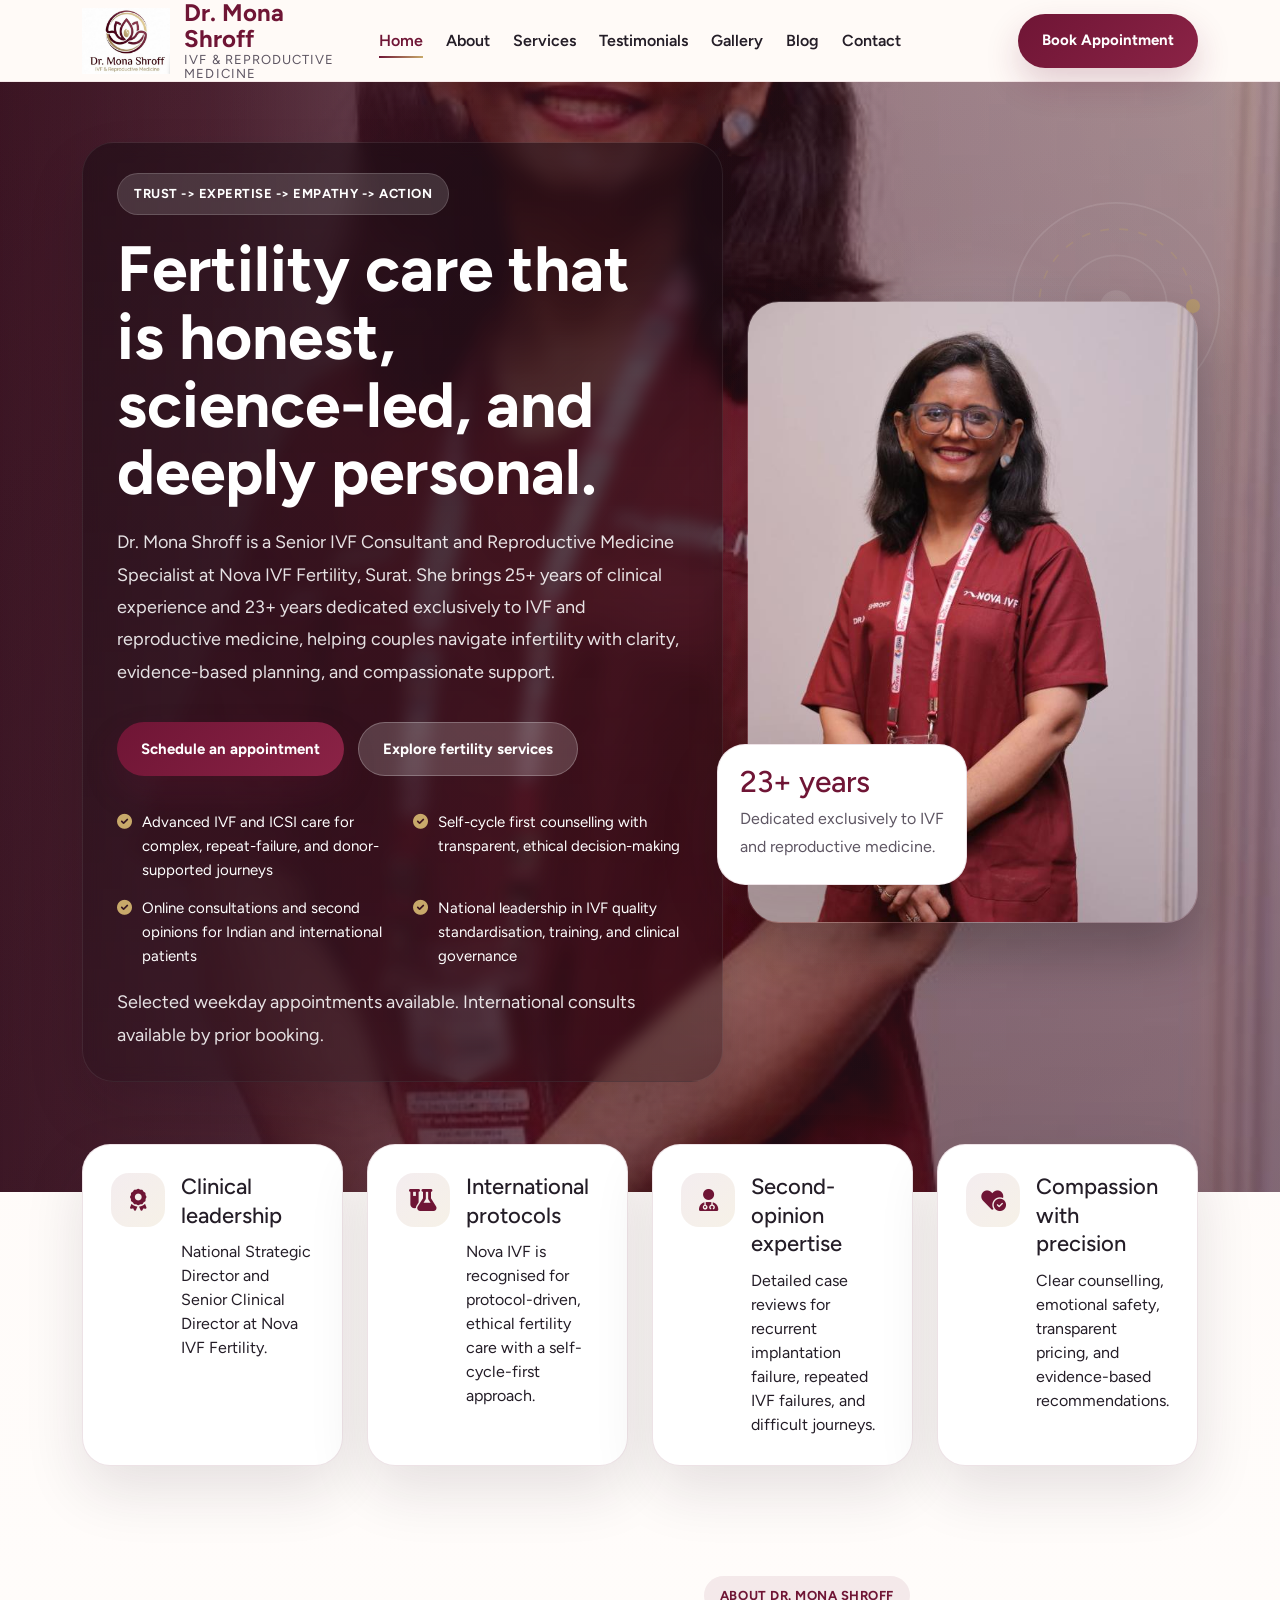
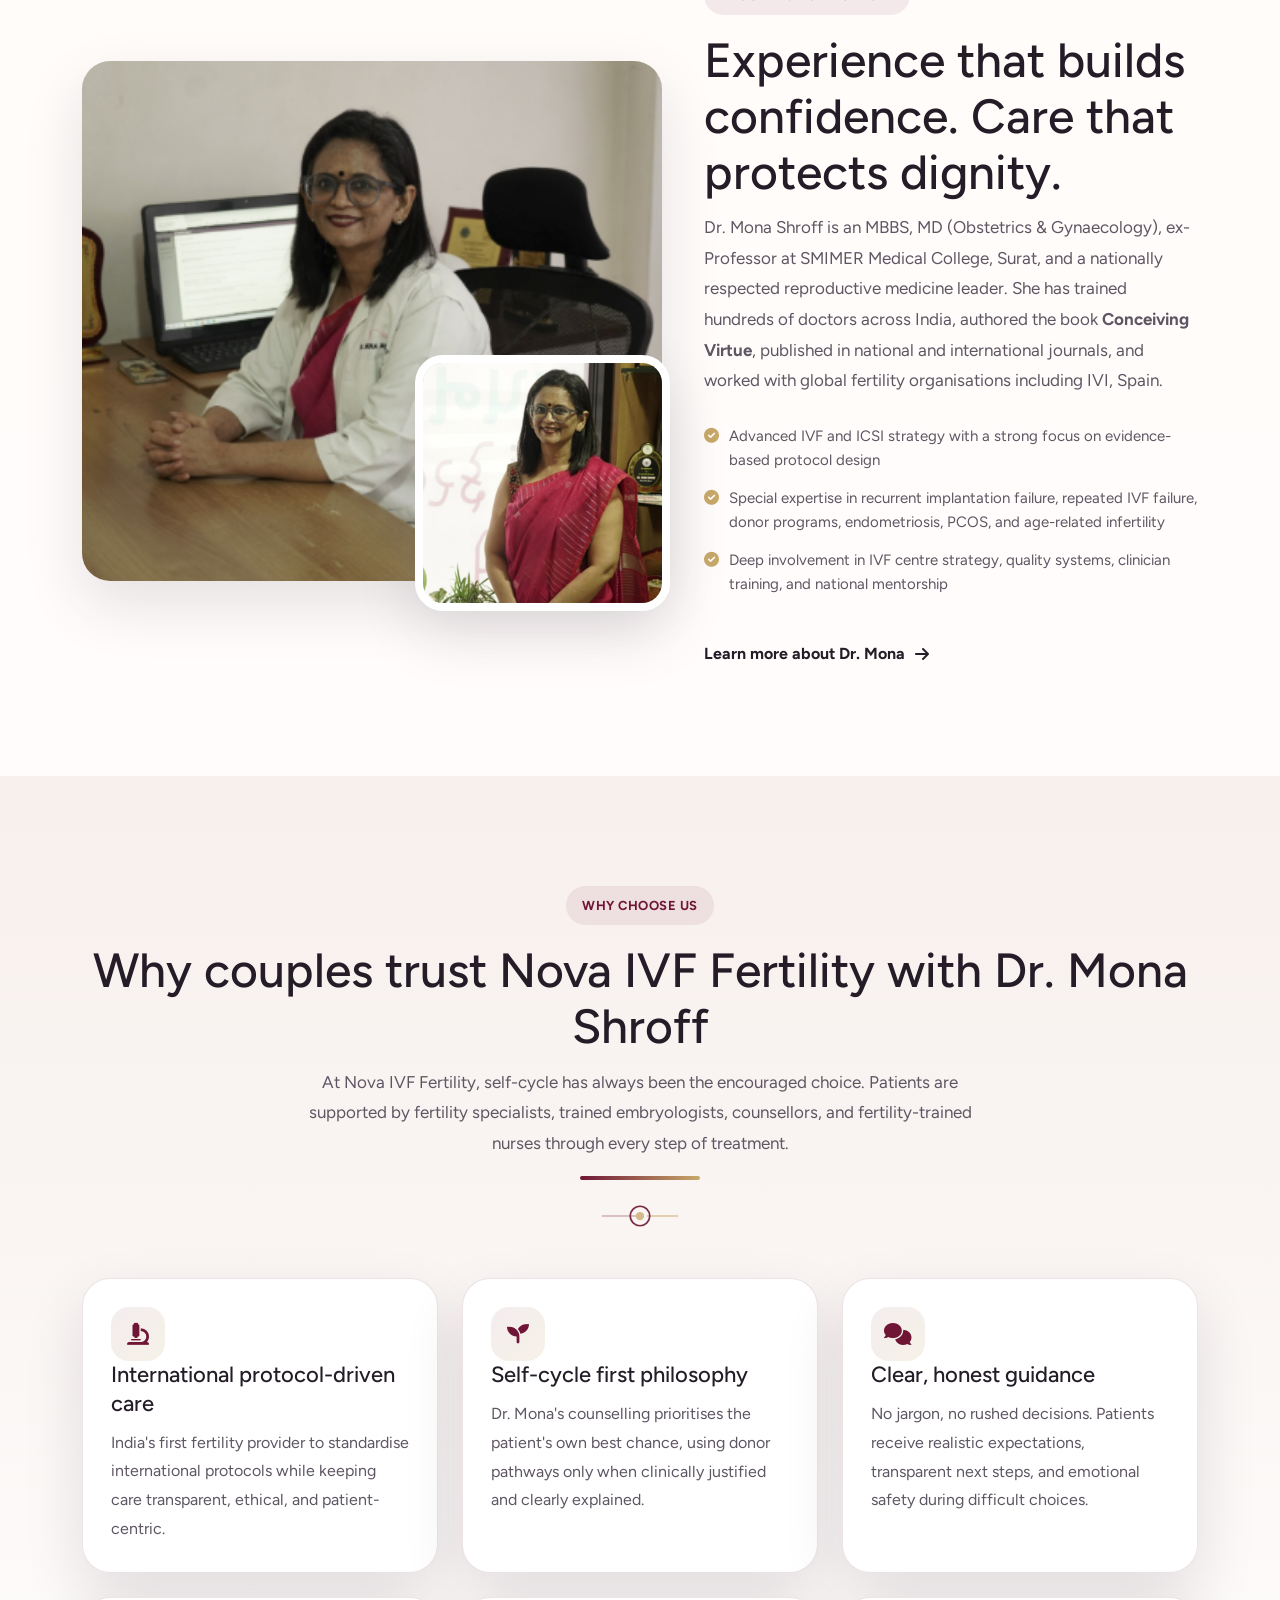
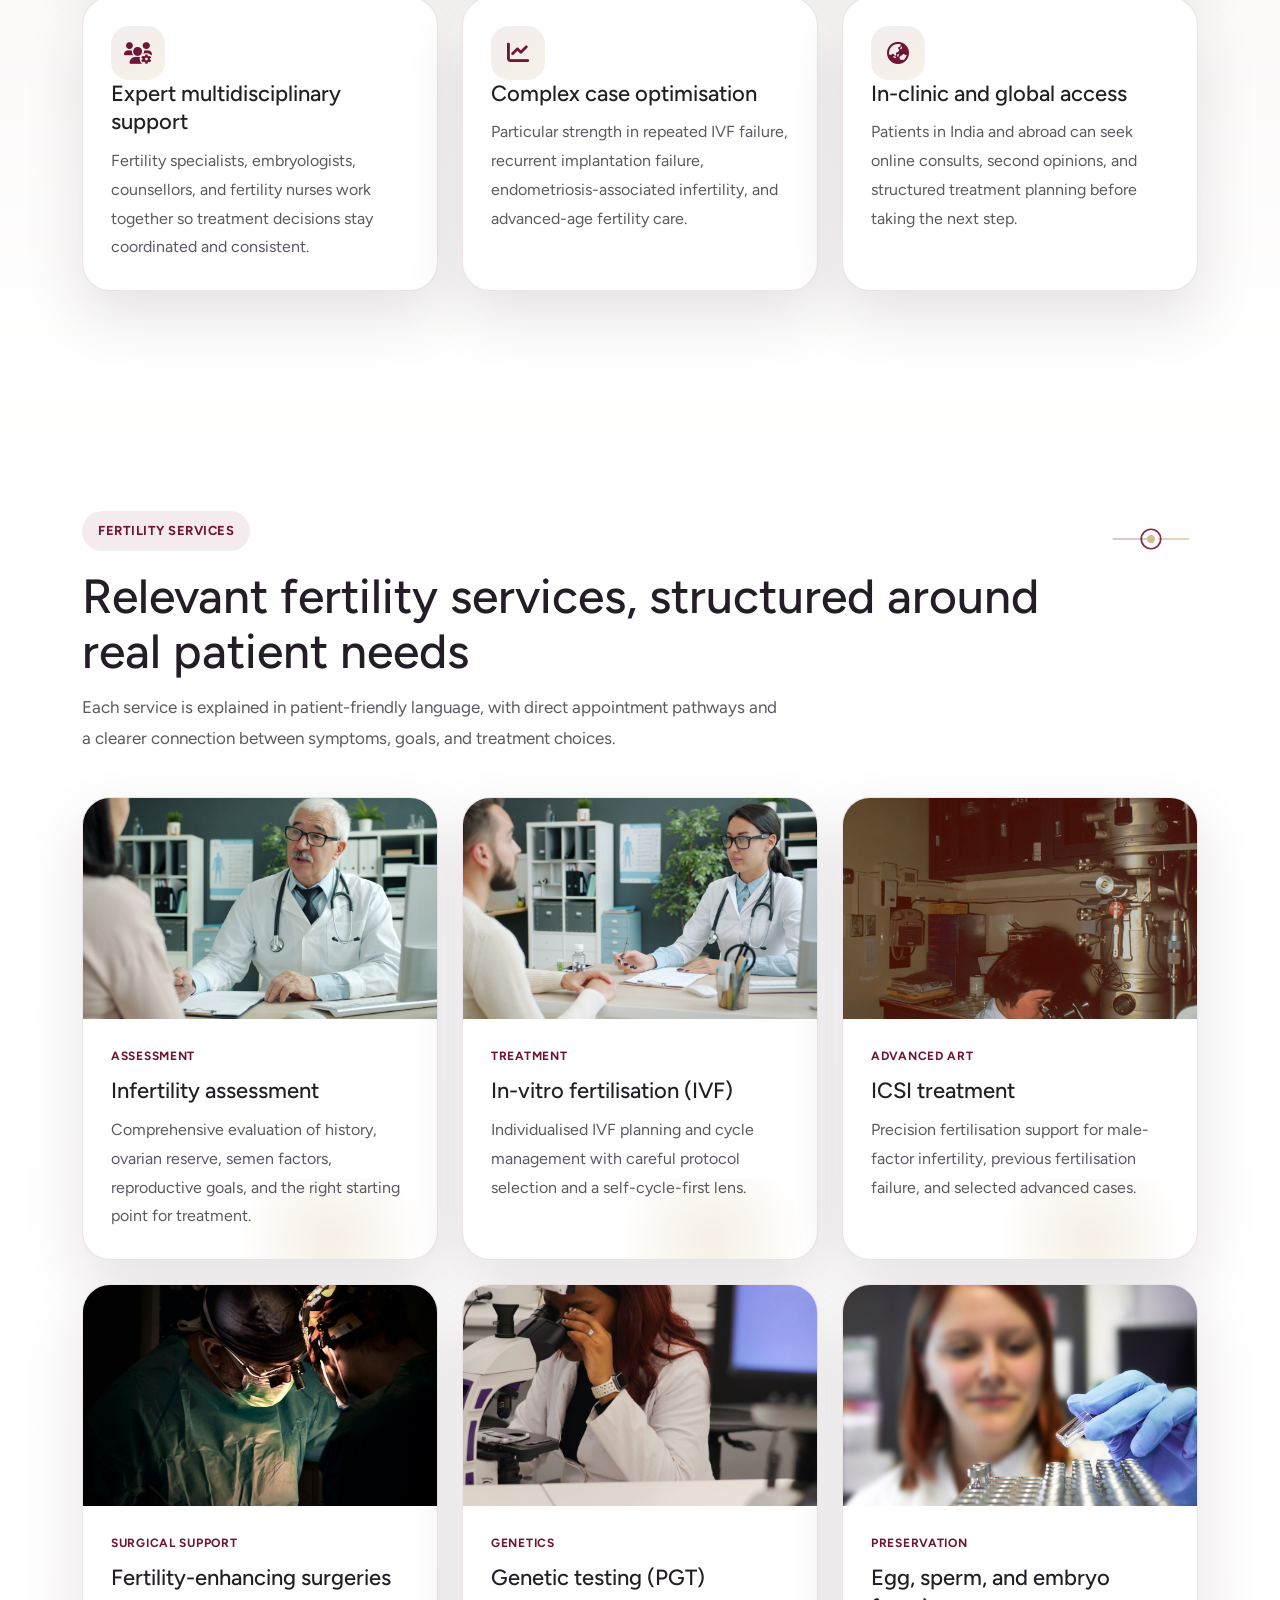
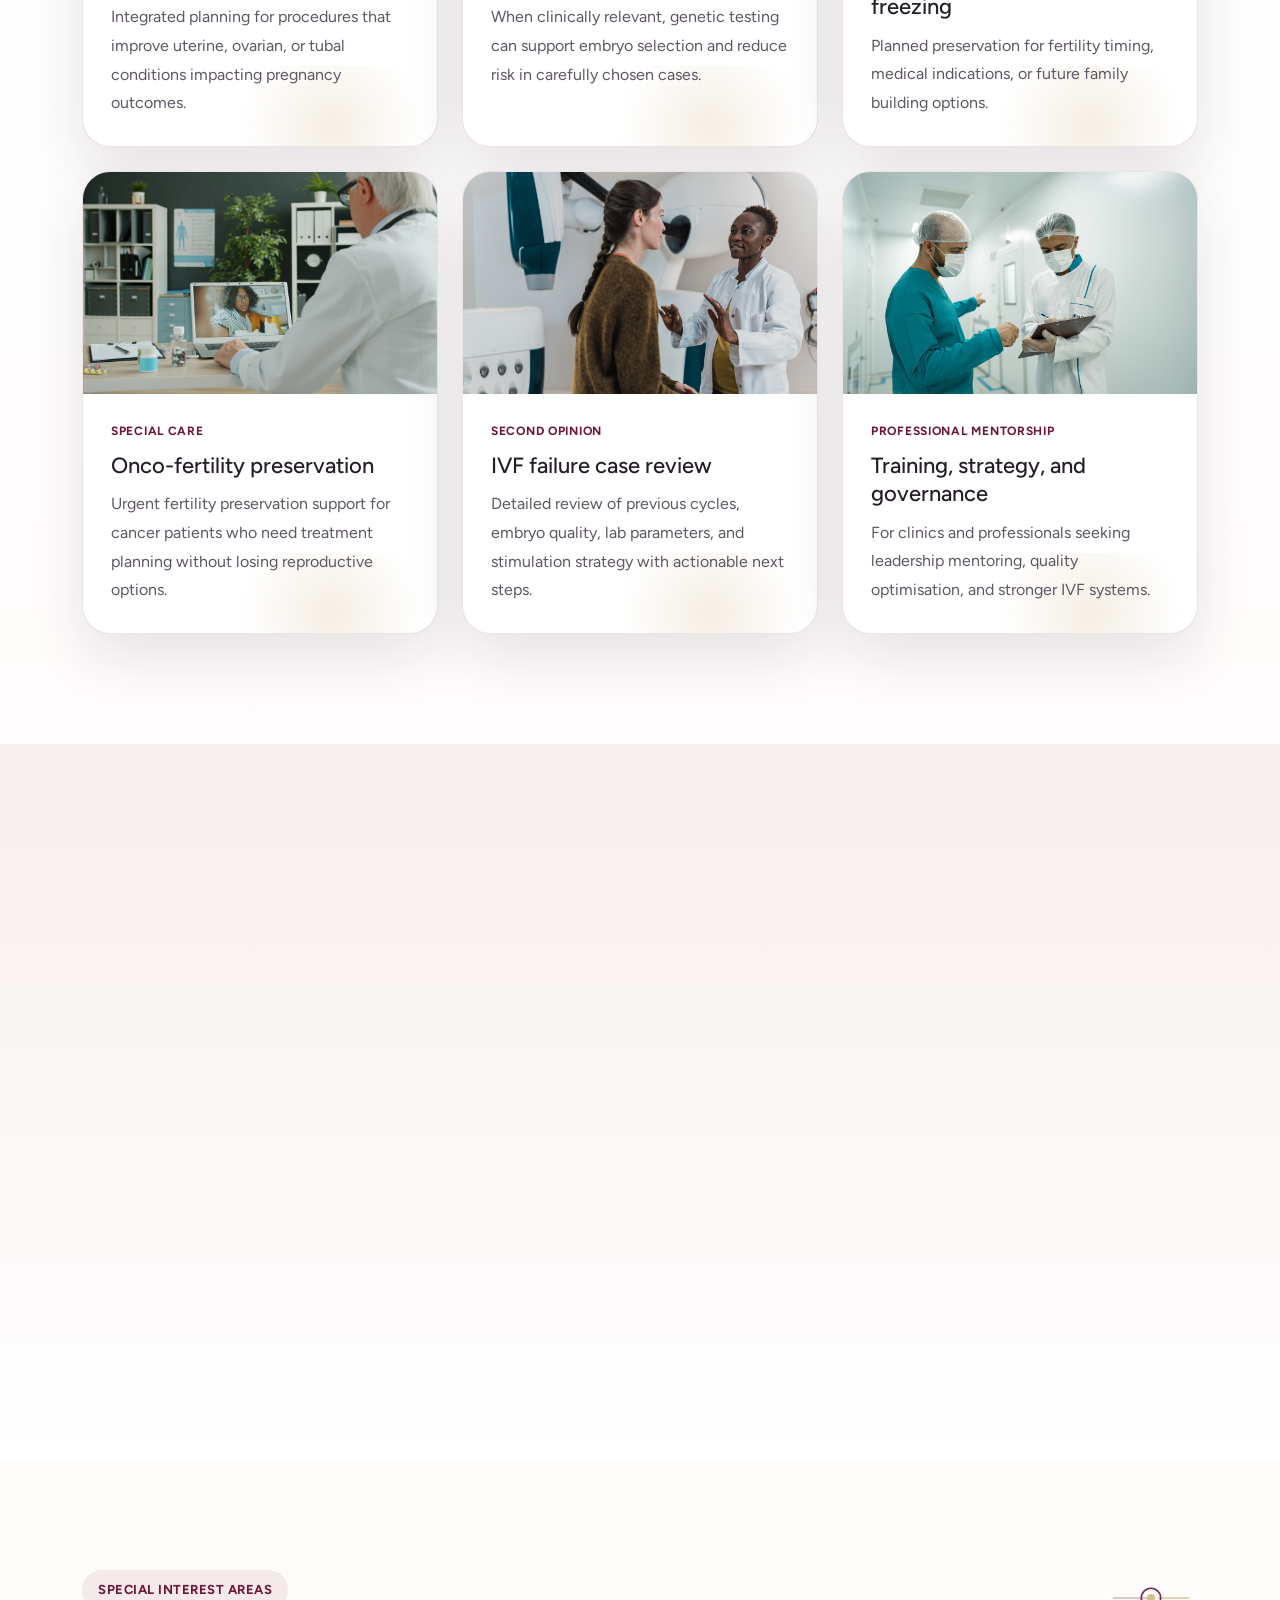
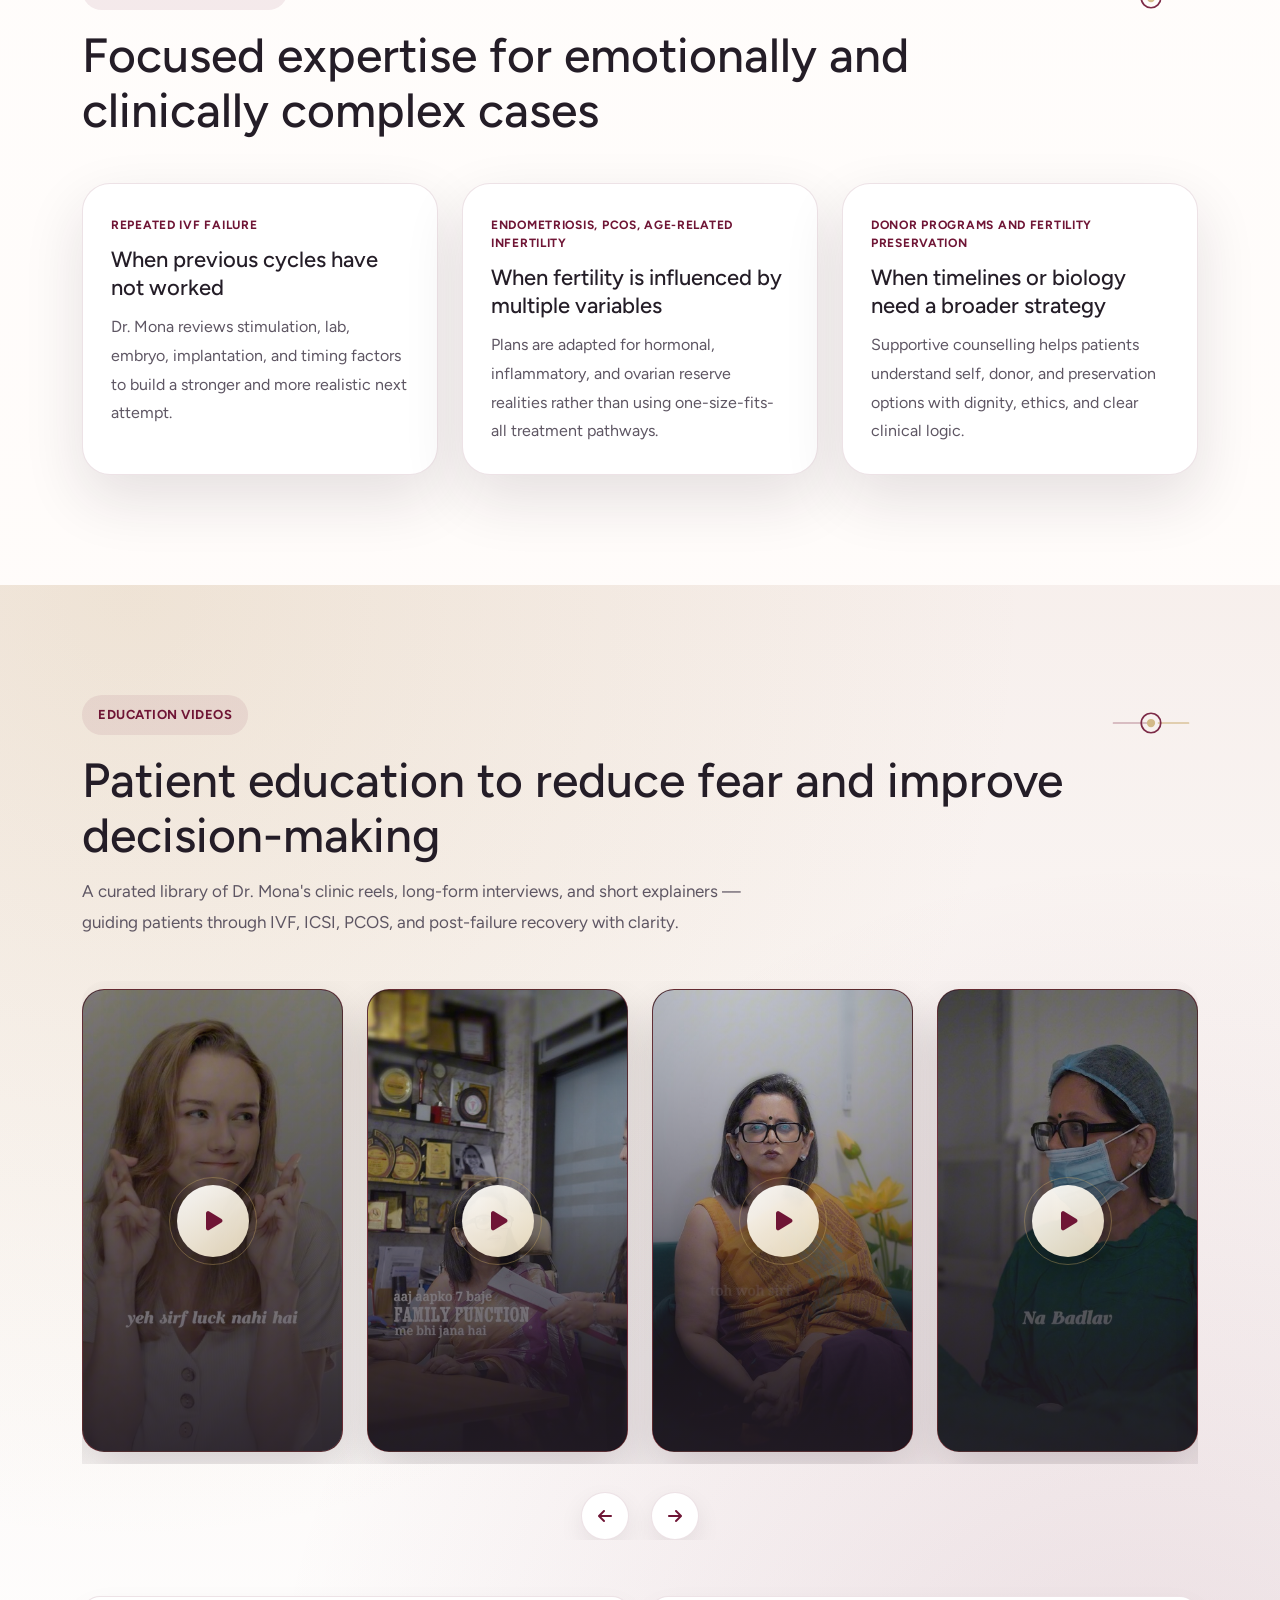
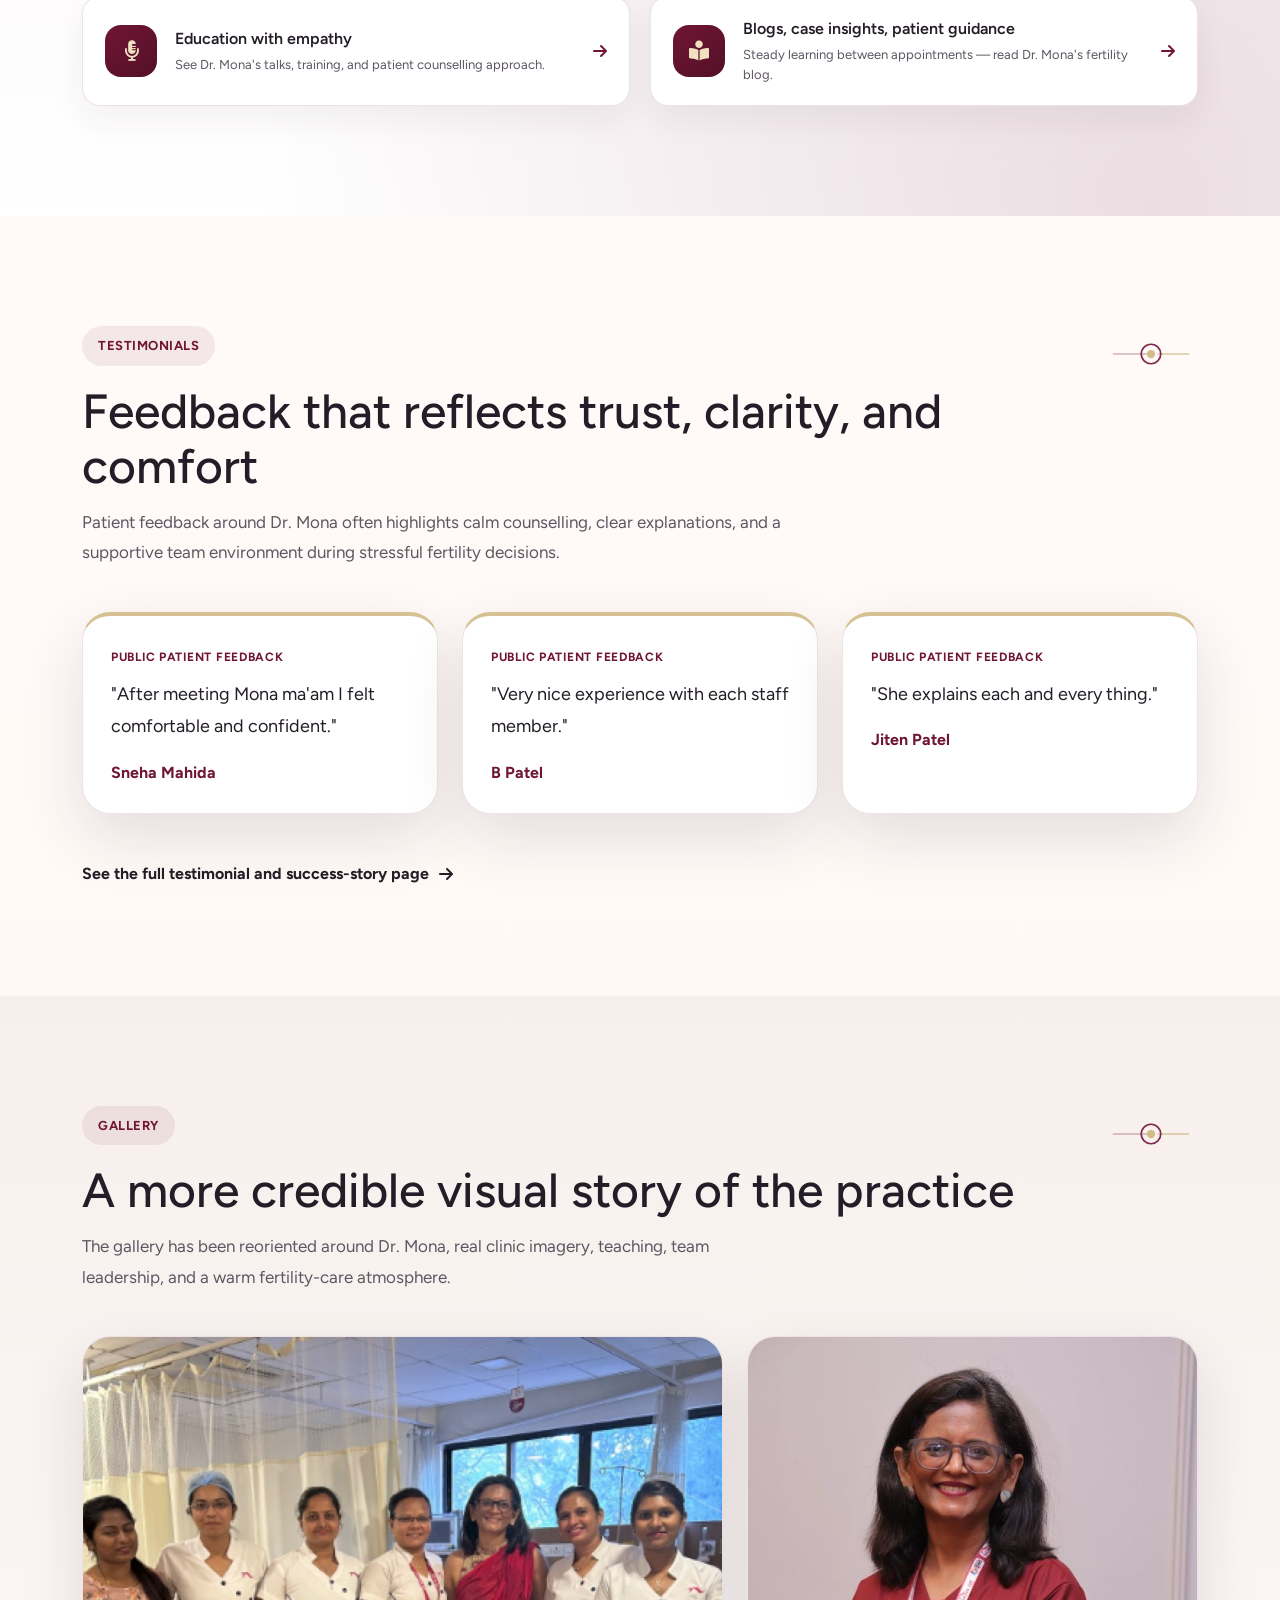
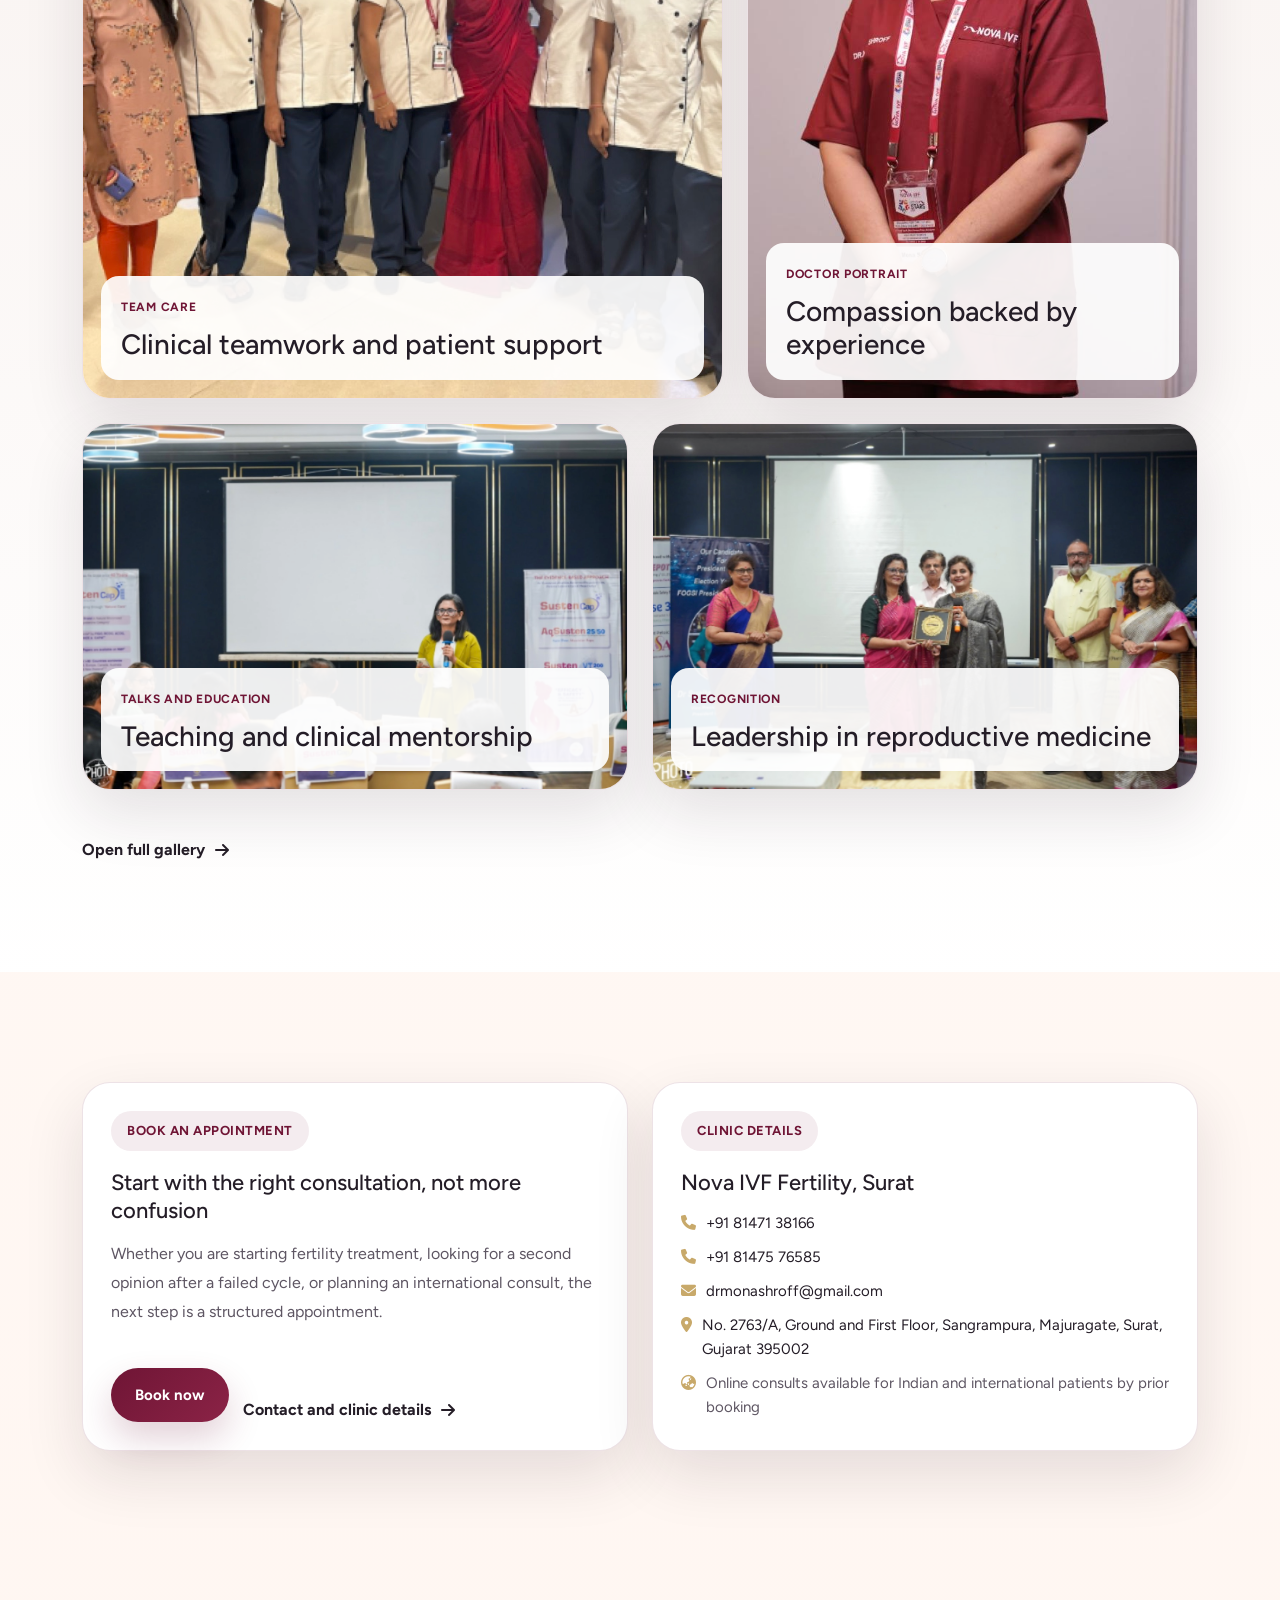
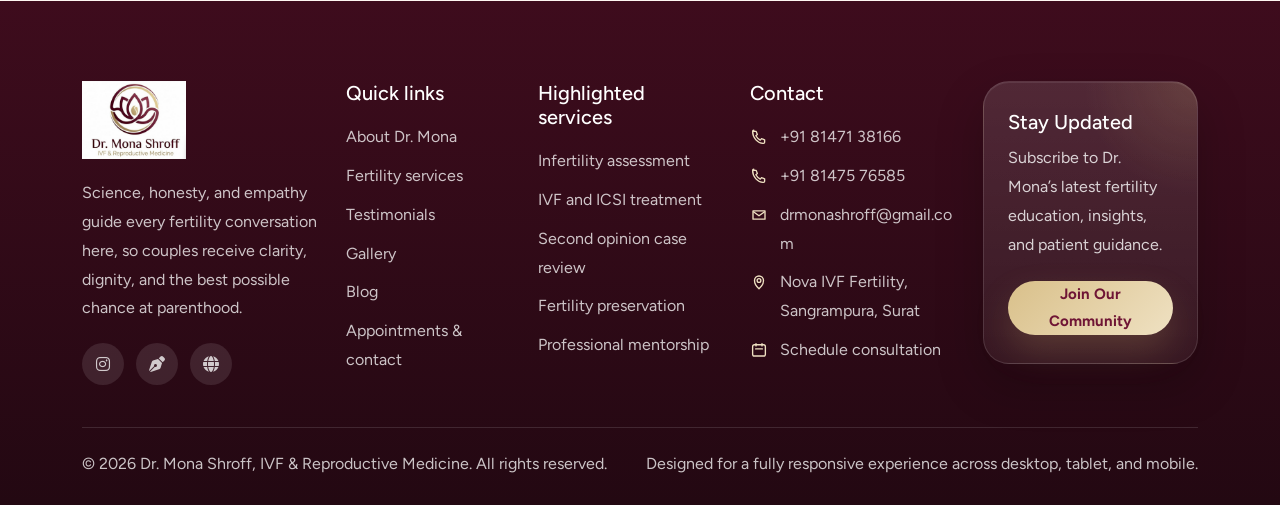
==== commit fef1ac8b: "commit" ====
--- a/index.html
+++ b/index.html
@@ -100,7 +100,8 @@
           <h3 class="vl-offcanvas-sm-title">Appointments &amp; Contact</h3>
           <div class="space20"></div>
           <span><a href="mailto:drmonashroff@gmail.com"><i class="fa-regular fa-envelope"></i> drmonashroff@gmail.com</a></span>
-          <span><a href="tel:+919228124938"><i class="fa-solid fa-phone"></i> +91 92281 24938</a></span>
+          <span><a href="tel:+918147138166"><i class="fa-solid fa-phone"></i> +91 81471 38166</a></span>
+          <span><a href="tel:+918147576585"><i class="fa-solid fa-phone"></i> +91 81475 76585</a></span>
           <span><a href="https://maps.google.com/?q=No.+2763%2FA,+Ground+and+First+Floor,+Sangrampura,+Majuragate,+Surat,+Gujarat+395002" target="_blank" rel="noopener"><i class="fa-solid fa-location-dot"></i> Nova IVF Fertility, Sangrampura, Surat</a></span>
           <span><a href="https://exly.live/u2E8me" target="_blank" rel="noopener"><i class="fa-solid fa-calendar-check"></i> Schedule consultation</a></span>
         </div>
@@ -599,7 +600,8 @@
             <span class="mona-chip mona-chip-dark">Clinic details</span>
             <h3>Nova IVF Fertility, Surat</h3>
             <ul class="mona-list mona-list-tight">
-              <li><i class="fa-solid fa-phone"></i> <a href="tel:+919228124938">+91 92281 24938</a></li>
+              <li><i class="fa-solid fa-phone"></i> <a href="tel:+918147138166">+91 81471 38166</a></li>
+              <li><i class="fa-solid fa-phone"></i> <a href="tel:+918147576585">+91 81475 76585</a></li>
               <li><i class="fa-solid fa-envelope"></i> <a href="mailto:drmonashroff@gmail.com">drmonashroff@gmail.com</a></li>
               <li><i class="fa-solid fa-location-dot"></i> <a href="https://maps.google.com/?q=No.+2763%2FA,+Ground+and+First+Floor,+Sangrampura,+Majuragate,+Surat,+Gujarat+395002" target="_blank" rel="noopener">No. 2763/A, Ground and First Floor, Sangrampura, Majuragate, Surat, Gujarat 395002</a></li>
               <li><i class="fa-solid fa-earth-asia"></i> Online consults available for Indian and international patients by prior booking</li>
@@ -653,7 +655,8 @@
         <div>
           <h3>Contact</h3>
           <ul class="mona-footer-contact">
-            <li><span class="mona-footer-contact-icon" aria-hidden="true"><svg viewBox="0 0 24 24" fill="none"><path d="M5 4.5h3.2l1.6 4.1-2 1.7a15.2 15.2 0 0 0 5.9 5.9l1.7-2 4.1 1.6V19a1.5 1.5 0 0 1-1.5 1.5h-.8C10.6 20.5 3.5 13.4 3.5 4.8V4.5A1.5 1.5 0 0 1 5 3z" stroke-width="1.8" stroke-linecap="round" stroke-linejoin="round"></path></svg></span><a href="tel:+919228124938">+91 92281 24938</a></li>
+            <li><span class="mona-footer-contact-icon" aria-hidden="true"><svg viewBox="0 0 24 24" fill="none"><path d="M5 4.5h3.2l1.6 4.1-2 1.7a15.2 15.2 0 0 0 5.9 5.9l1.7-2 4.1 1.6V19a1.5 1.5 0 0 1-1.5 1.5h-.8C10.6 20.5 3.5 13.4 3.5 4.8V4.5A1.5 1.5 0 0 1 5 3z" stroke-width="1.8" stroke-linecap="round" stroke-linejoin="round"></path></svg></span><a href="tel:+918147138166">+91 81471 38166</a></li>
+            <li><span class="mona-footer-contact-icon" aria-hidden="true"><svg viewBox="0 0 24 24" fill="none"><path d="M5 4.5h3.2l1.6 4.1-2 1.7a15.2 15.2 0 0 0 5.9 5.9l1.7-2 4.1 1.6V19a1.5 1.5 0 0 1-1.5 1.5h-.8C10.6 20.5 3.5 13.4 3.5 4.8V4.5A1.5 1.5 0 0 1 5 3z" stroke-width="1.8" stroke-linecap="round" stroke-linejoin="round"></path></svg></span><a href="tel:+918147576585">+91 81475 76585</a></li>
             <li><span class="mona-footer-contact-icon" aria-hidden="true"><svg viewBox="0 0 24 24" fill="none"><path d="M4 6.5h16v11H4z" stroke-width="1.8" stroke-linejoin="round"></path><path d="m5 8 7 5 7-5" stroke-width="1.8" stroke-linecap="round" stroke-linejoin="round"></path></svg></span><a href="mailto:drmonashroff@gmail.com">drmonashroff@gmail.com</a></li>
             <li><span class="mona-footer-contact-icon" aria-hidden="true"><svg viewBox="0 0 24 24" fill="none"><path d="M12 21s6-5.2 6-11a6 6 0 1 0-12 0c0 5.8 6 11 6 11Z" stroke-width="1.8" stroke-linejoin="round"></path><circle cx="12" cy="10" r="2.5" stroke-width="1.8"></circle></svg></span><a href="https://maps.google.com/?q=No.+2763%2FA,+Ground+and+First+Floor,+Sangrampura,+Majuragate,+Surat,+Gujarat+395002" target="_blank" rel="noopener">Nova IVF Fertility, Sangrampura, Surat</a></li>
             <li><span class="mona-footer-contact-icon" aria-hidden="true"><svg viewBox="0 0 24 24" fill="none"><rect x="3.5" y="5" width="17" height="15" rx="2.5" stroke-width="1.8"></rect><path d="M8 3.5v3M16 3.5v3M7.5 10.5h9" stroke-width="1.8" stroke-linecap="round"></path></svg></span><a href="https://exly.live/u2E8me" target="_blank" rel="noopener">Schedule consultation</a></li>
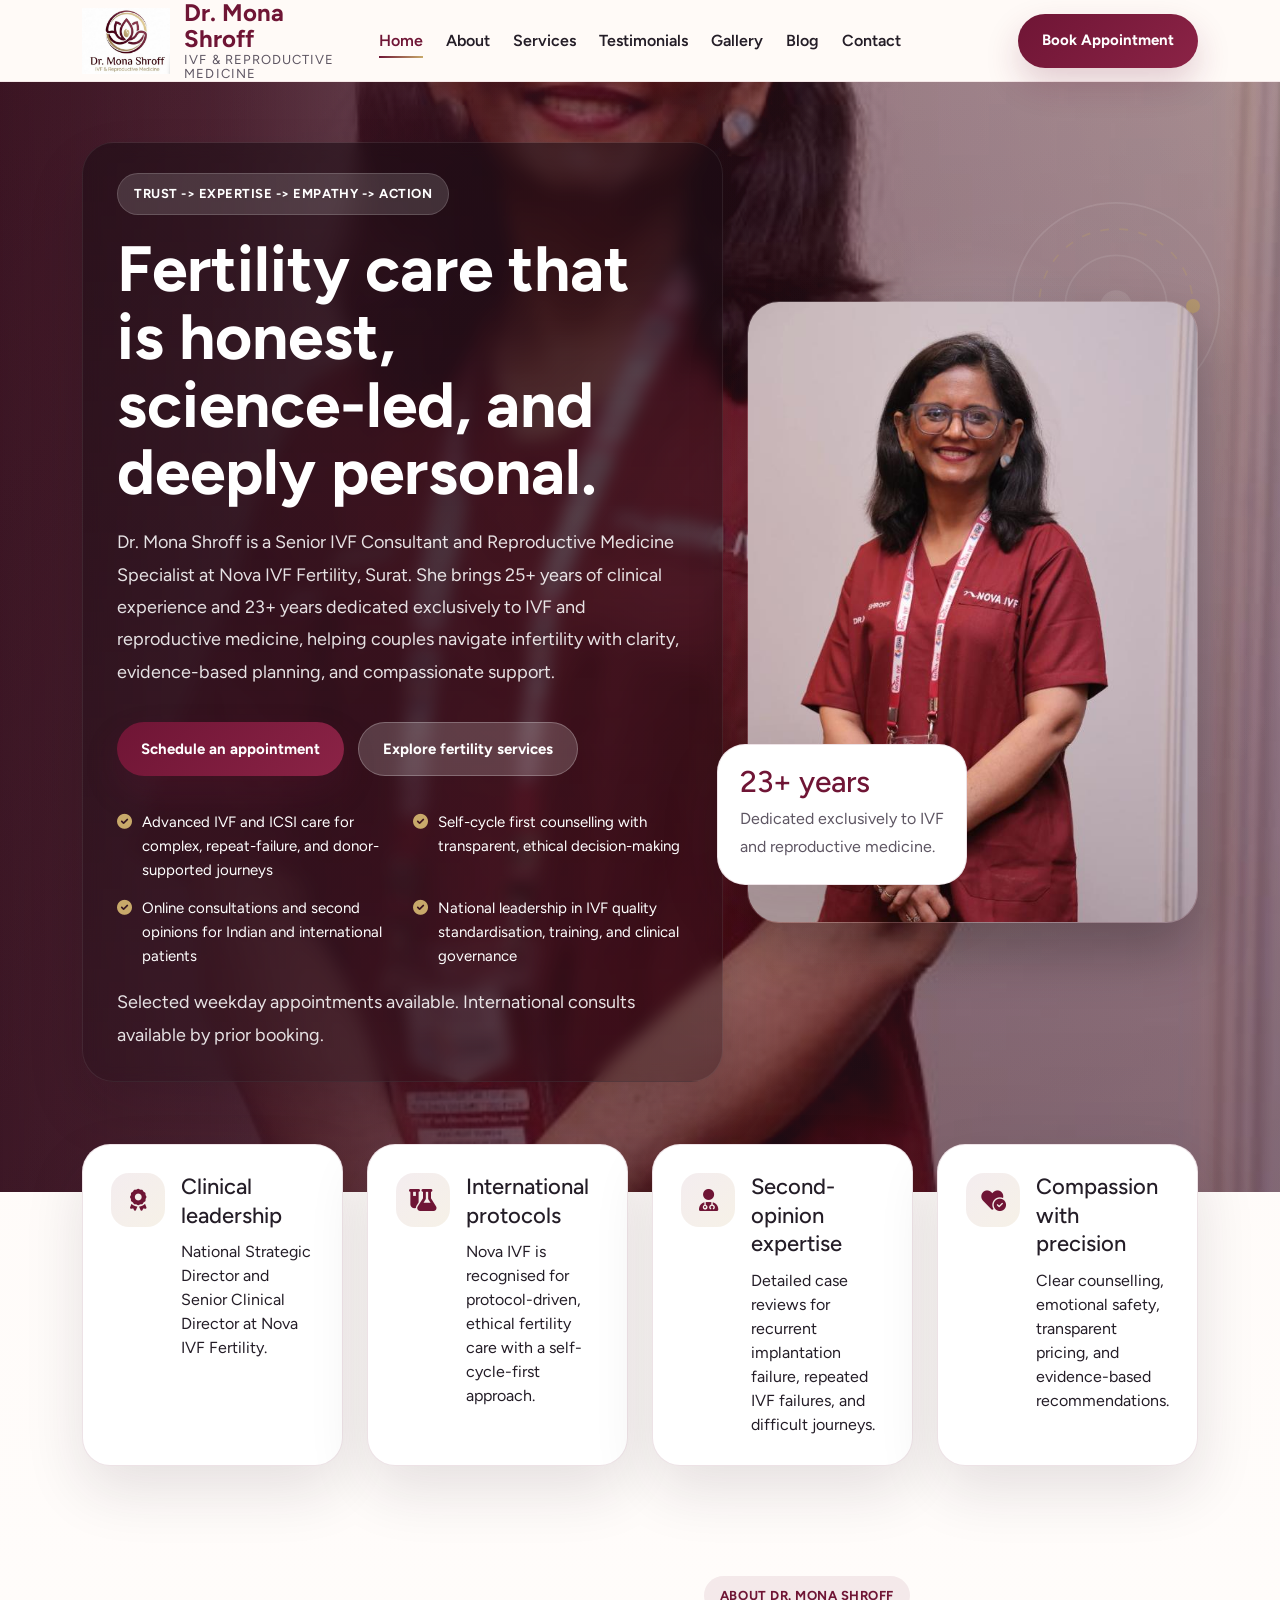
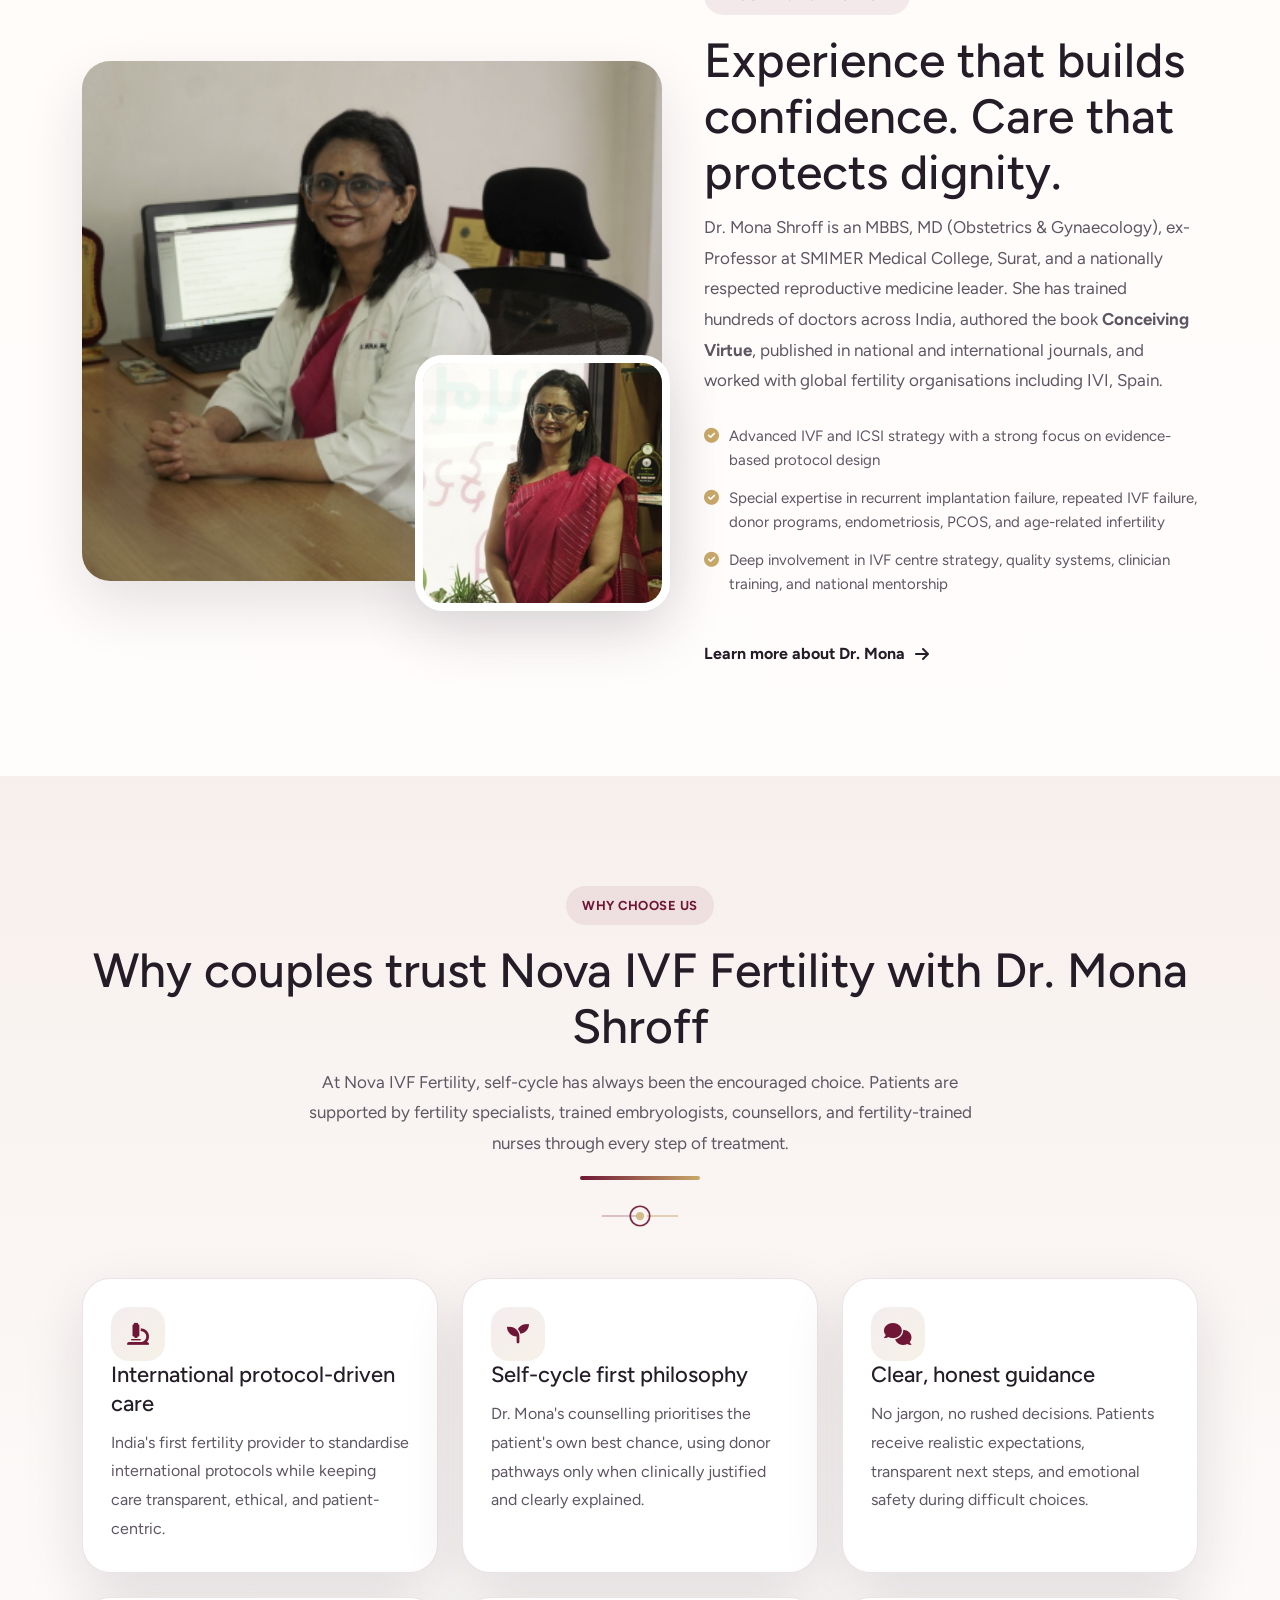
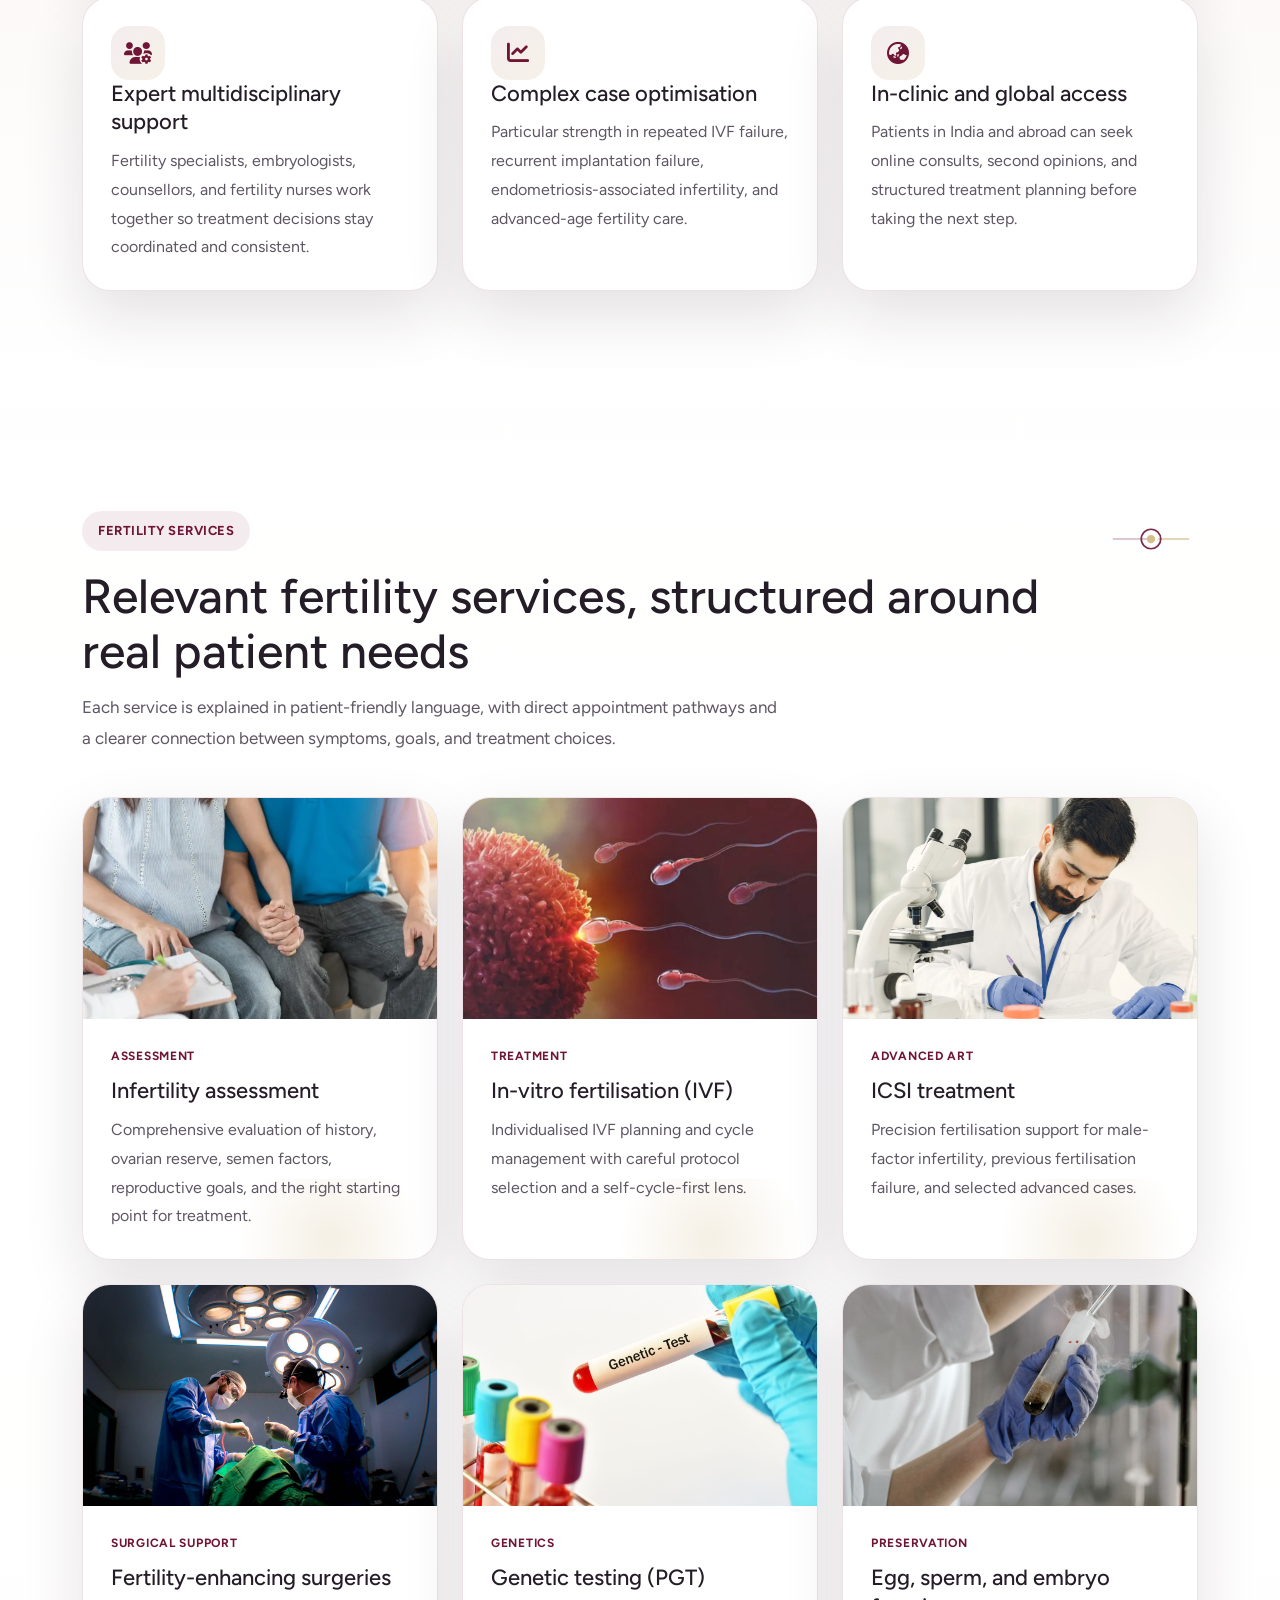
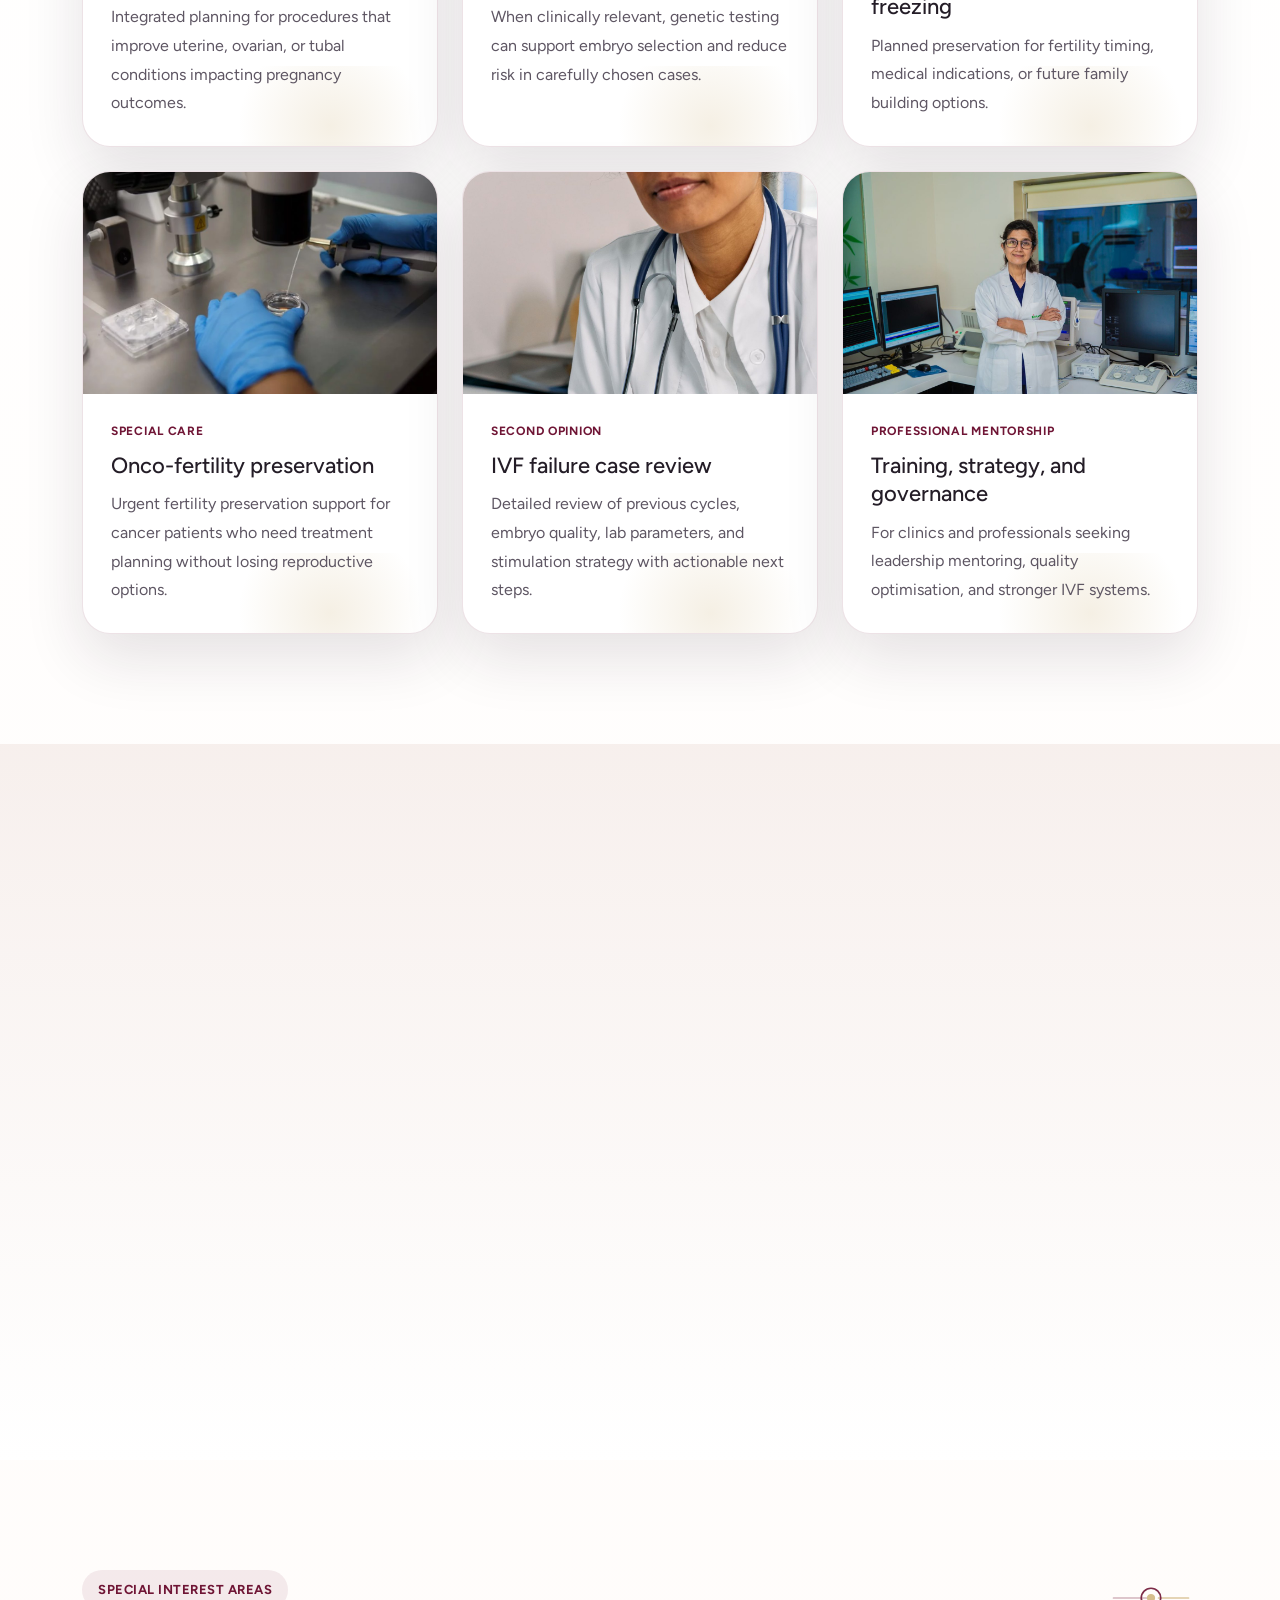
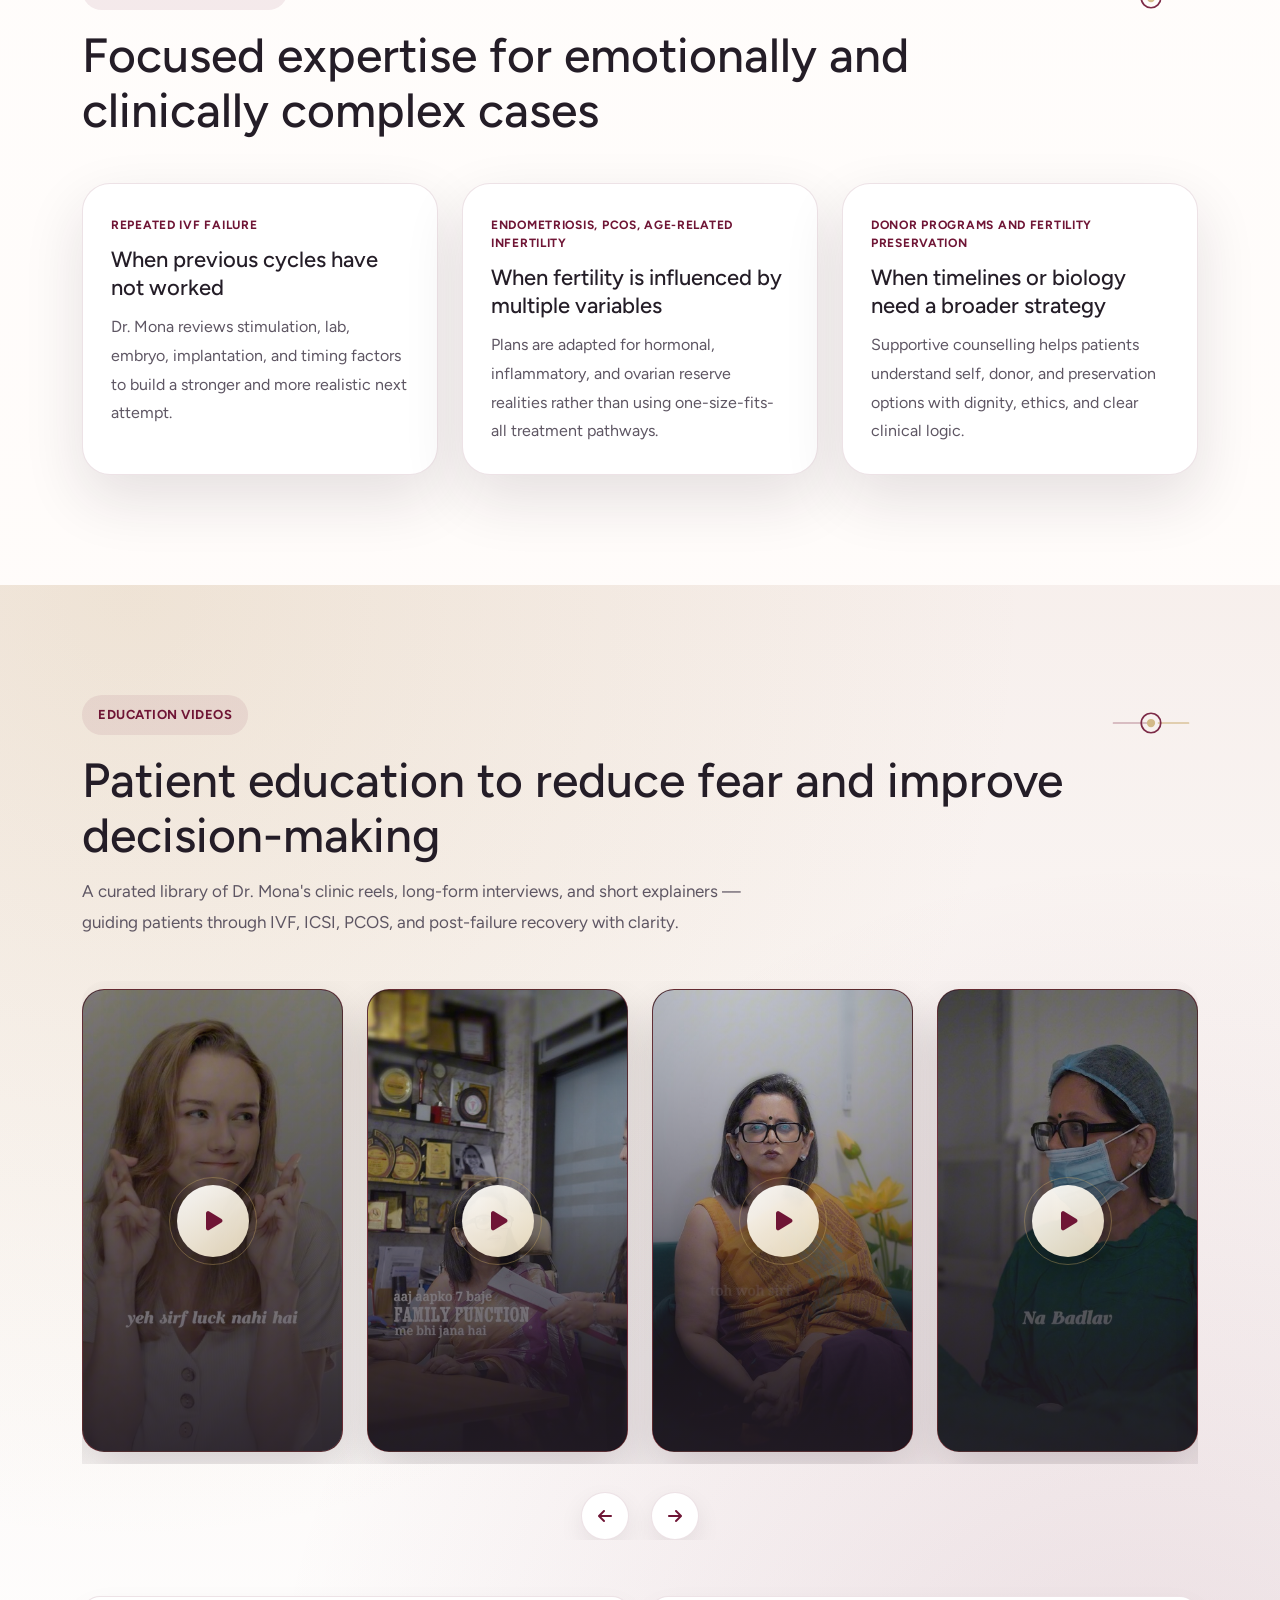
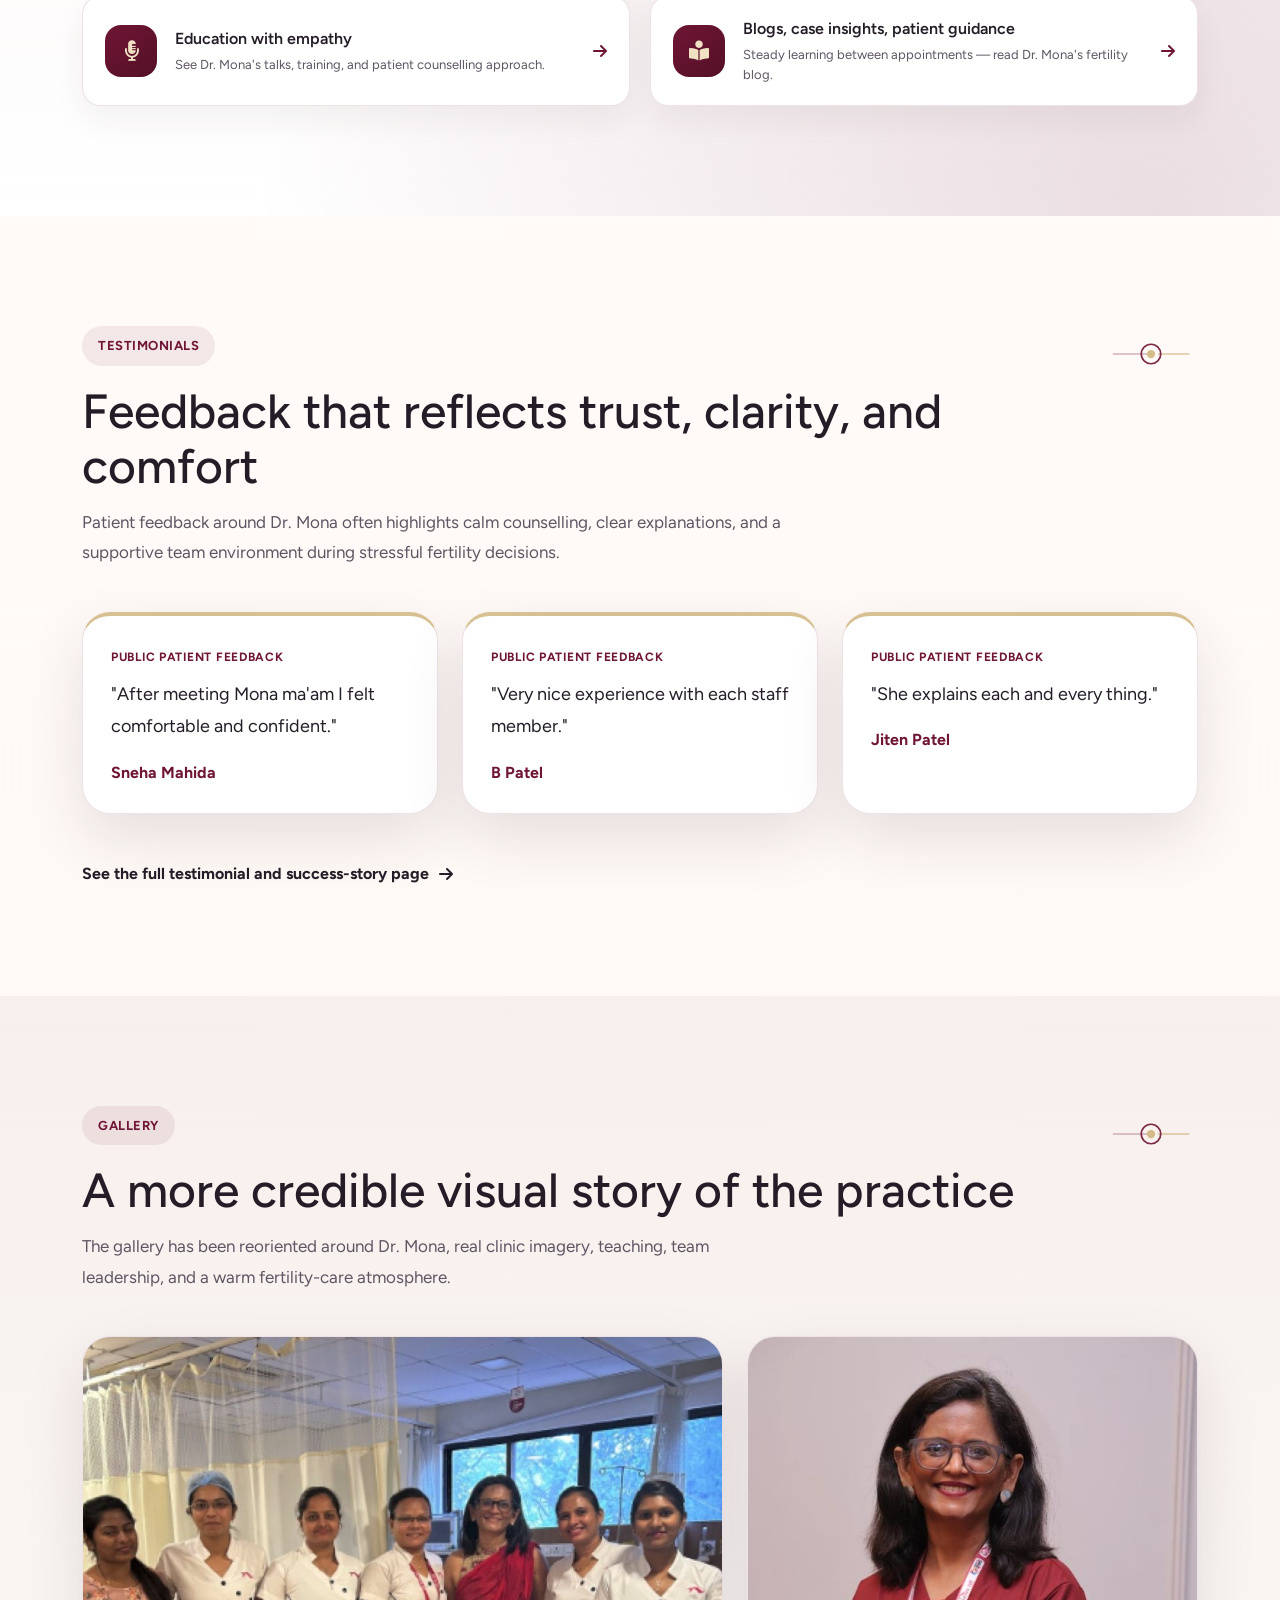
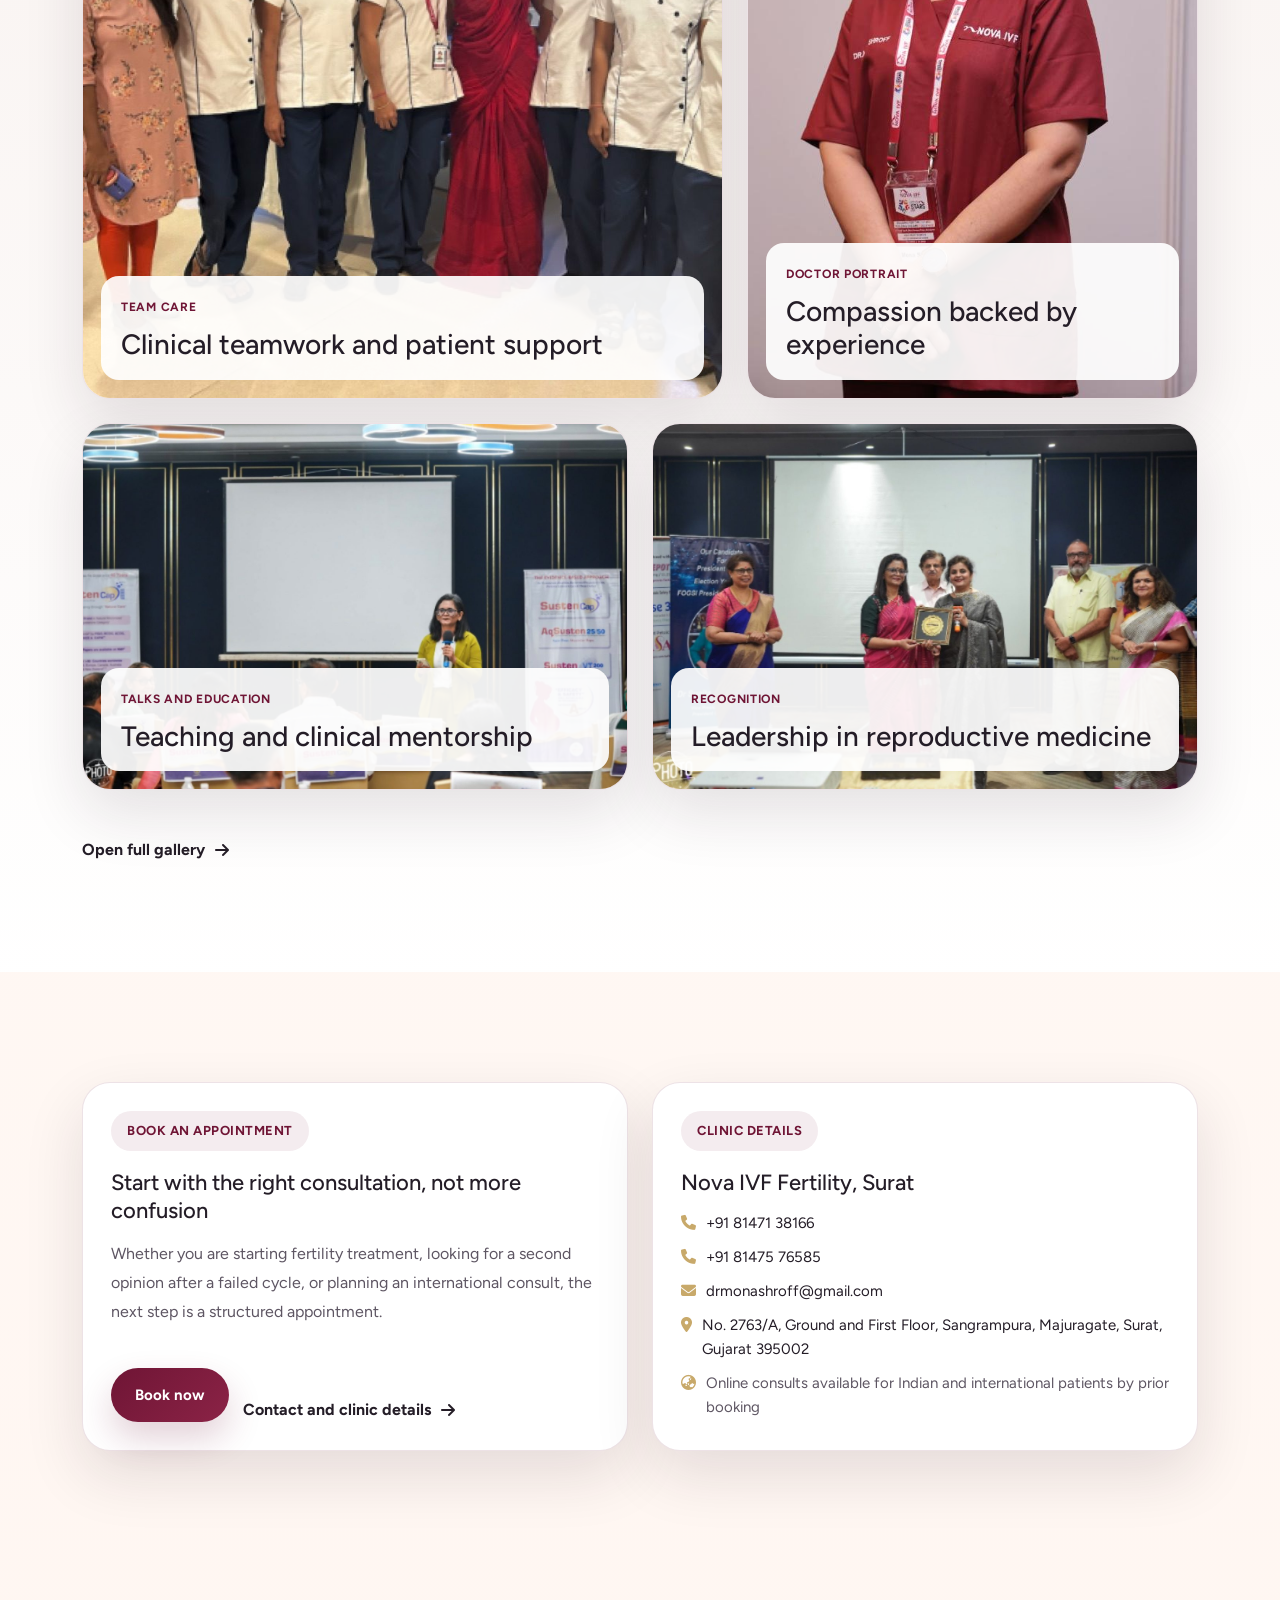
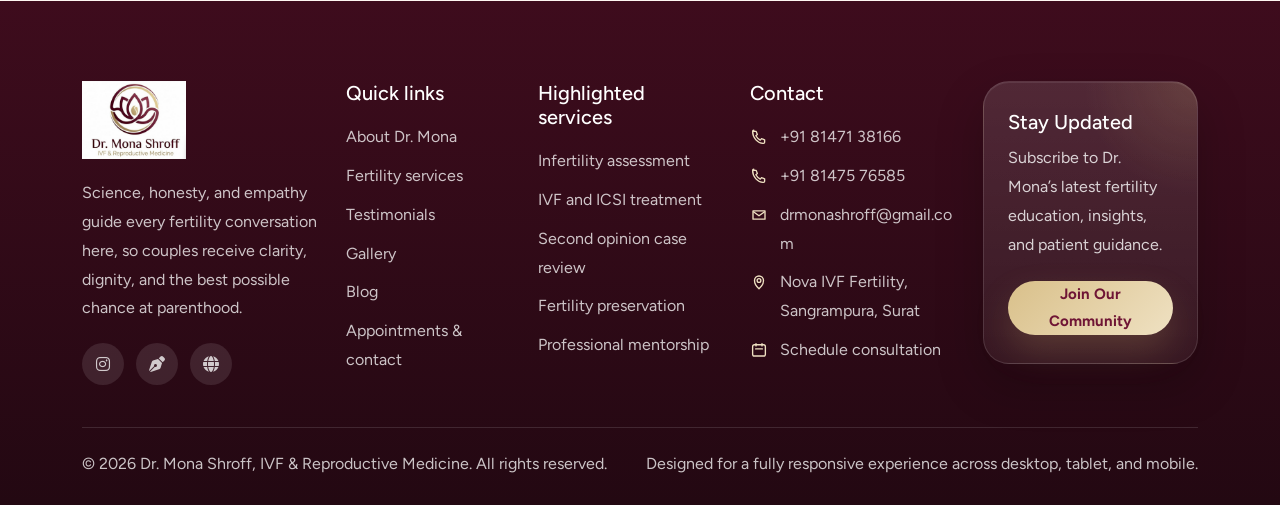
==== commit d32b734a: "commit" ====
--- a/index.html
+++ b/index.html
@@ -3,6 +3,11 @@
 <head>
   <meta charset="UTF-8">
   <meta name="viewport" content="width=device-width, initial-scale=1.0">
+  <link rel="preconnect" href="https://drmonashroff.exlyapp.com" crossorigin>
+  <link rel="dns-prefetch" href="https://drmonashroff.exlyapp.com">
+  <link rel="preconnect" href="https://img.youtube.com" crossorigin>
+  <link rel="preconnect" href="https://www.youtube.com" crossorigin>
+  <link rel="dns-prefetch" href="https://www.instagram.com">
   <title>Dr. Mona Shroff | IVF &amp; Reproductive Medicine | Nova IVF Fertility</title>
   <link rel="shortcut icon" href="assets/mona/LOGO.png" type="image/png">
   <link rel="stylesheet" href="assets/css/plugins/bootstrap.min.css">
@@ -16,7 +21,6 @@
   <link rel="stylesheet" href="assets/css/plugins/swiper-bundle.css">
   <link rel="stylesheet" href="assets/css/main.css">
   <link rel="stylesheet" href="assets/css/mona-custom.css">
-  <script src="assets/js/plugins/jquery-3-7-1.min.js"></script>
 </head>
 <body class="homepage1-body mona-body mona-loading">
   <div class="mona-preloader" aria-hidden="true">
@@ -120,7 +124,7 @@
 
   <main id="main-content">
     <section class="mona-home-hero">
-      <video class="mona-hero-video" autoplay muted loop playsinline preload="auto" poster="assets/mona/profile.jpeg">
+      <video class="mona-hero-video" autoplay muted loop playsinline preload="metadata" poster="assets/mona/profile.jpeg">
         <source src="assets/mona/Untitled design (1).mp4" type="video/mp4">
       </video>
       <div class="mona-hero-overlay"></div>
@@ -675,6 +679,7 @@
     </div>
   </footer>
 
+  <script src="assets/js/plugins/jquery-3-7-1.min.js"></script>
   <script src="assets/js/plugins/bootstrap.min.js"></script>
   <script src="assets/js/plugins/fontawesome.js"></script>
   <script src="assets/js/plugins/aos.js"></script>
